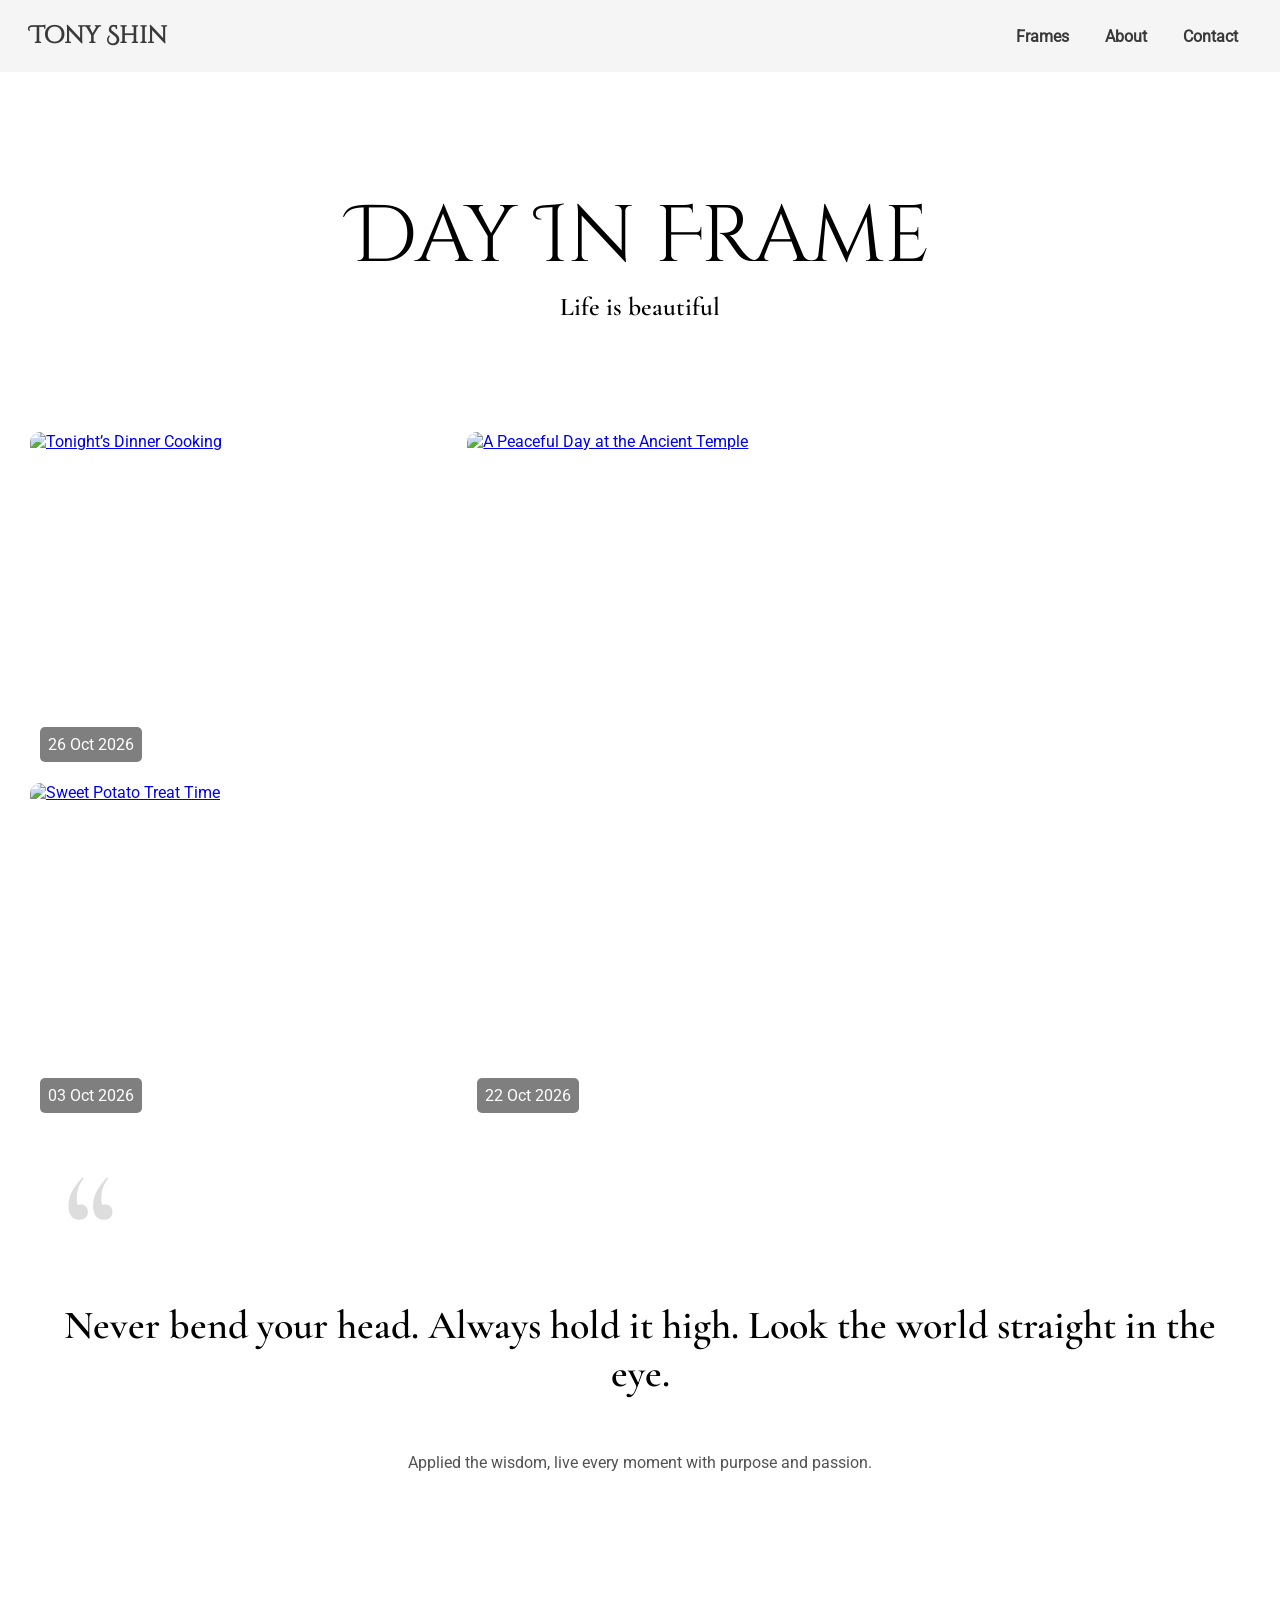
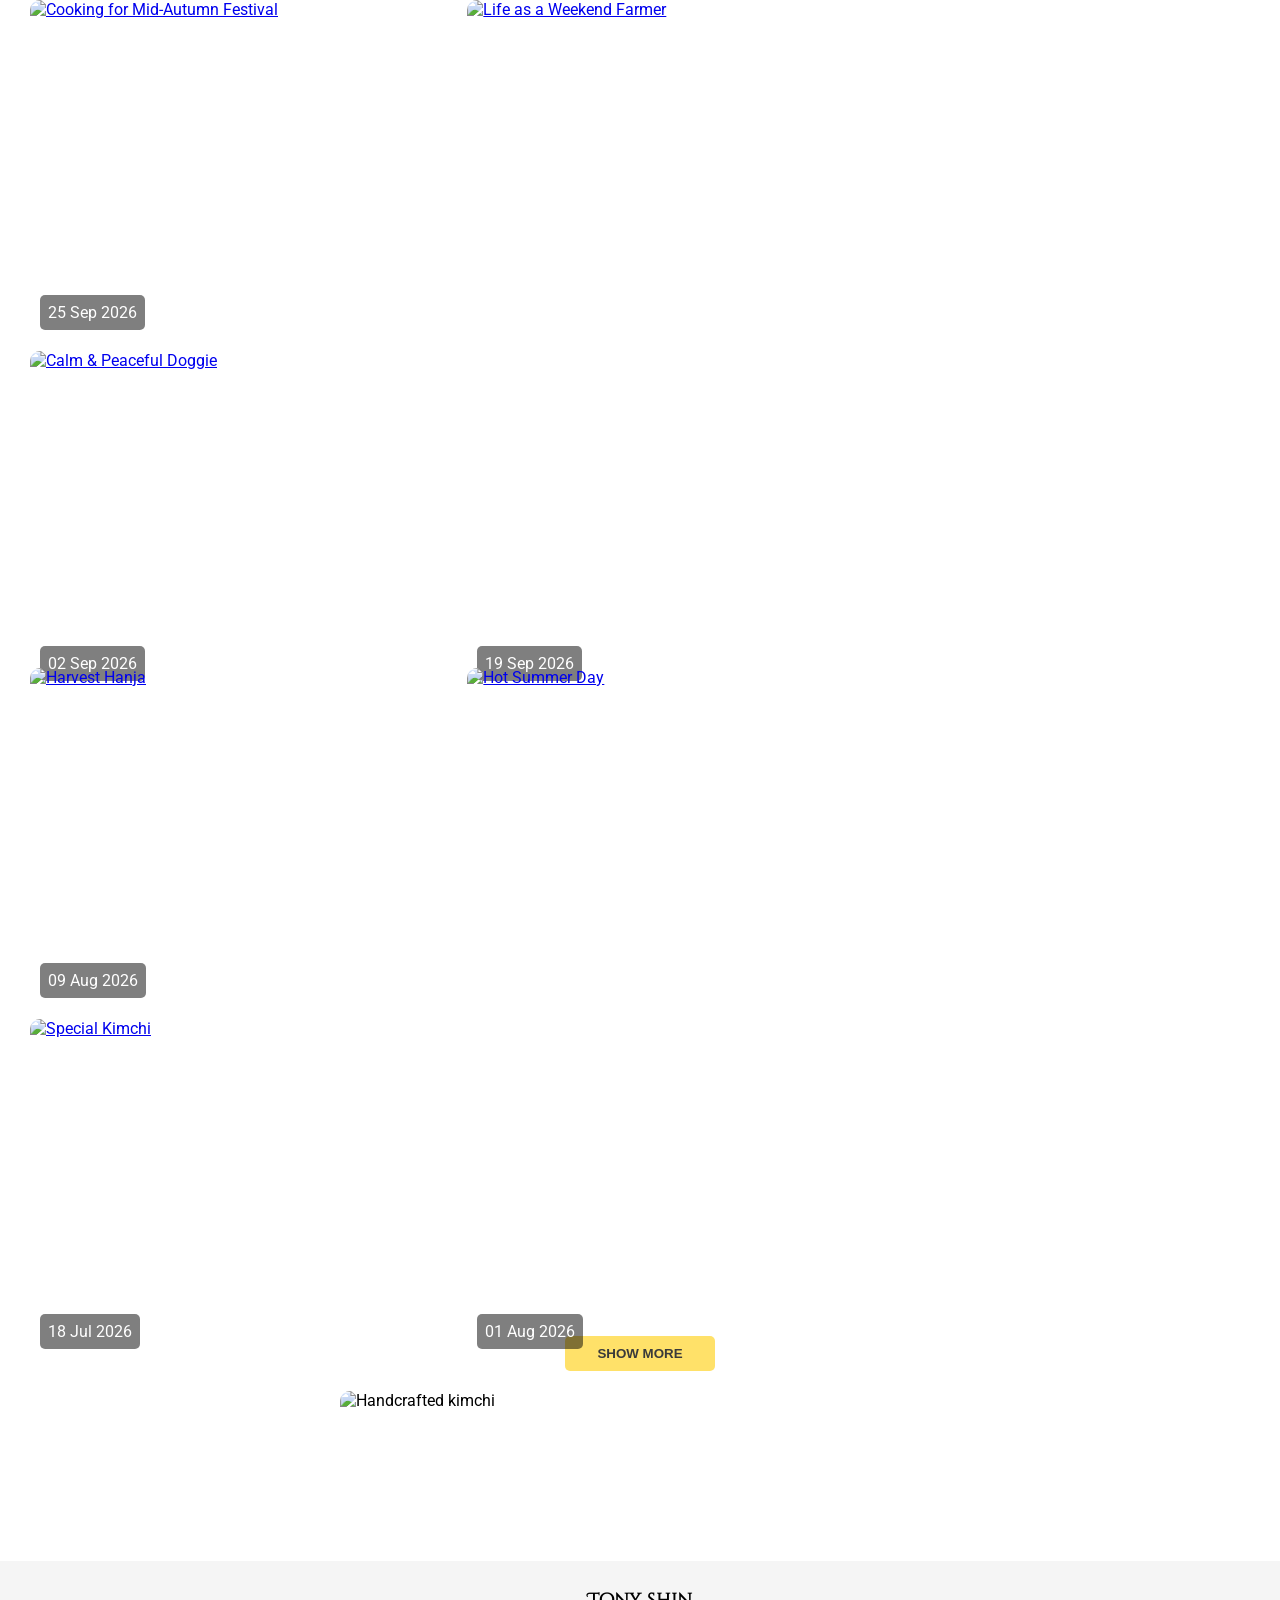
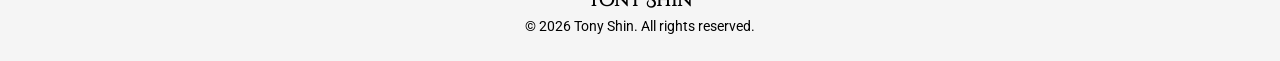
==== content/index.html @ 82bcdd73 "Add Show more / Show less for home post grids" ====
<!DOCTYPE html>
<html lang="en">

<head>
    <meta charset="UTF-8">
    <meta name="viewport" content="width=device-width, initial-scale=1.0">
    <title>Tony Shin</title>
    <link rel="stylesheet" href="/css/style.css">
    <link rel="stylesheet" href="/css/post.css">


</head>

<body>
    <header>
        <h2 id="title">Tony Shin</h2>
        <nav id="navbar">
            <ul>
                <li class="navbar-link"><a href="#">Frames</a></li>
                <li class="navbar-link"><a href="#">About</a></li>
                <li class="navbar-link"><a href="#">Contact</a></li>
            </ul>
        </nav>

        <button class="menu-toggle" aria-label="open navigation menu">
            <span></span>
            <span></span>
            <span></span>
        </button>

        <div class="menu">
            <ul>
                <li class="menu-link"><a href="#">Frames</a></li>
                <li class="menu-link"><a href="#">About</a></li>
                <li class="menu-link"><a href="#">Contact</a></li>
            </ul>
        </div>
    </header>

    <section class="hero">
        <h1 class="animation active">Day In Frame</h1>
        <p>Life is beautiful</p>
    </section>

    <main class="post" id="post-container">
    </main>

    <section class='quote'>
        <span class="quote-indication">Life Wisdom
        </span>
        <p class="quote-content"></p>
        <p class="description">Applied the wisdom, live every moment with purpose and passion.
        </p>
    </section>

    <section class="old-post">
    </section>

    <button type="button" class="show-more">Show more</button>
    <button type="button" class="show-less">Show less</button>


    <section class="banner">
        <img src="https://res.cloudinary.com/brtweu9w/image/upload/v1793157450/5.jpg" alt="Born from love of kimchi">
    </section>

    <footer>
        <p class="brand">Tony Shin</p>
        <p class="copy-right">&copy; 2026 Tony Shin. All rights reserved.</p>
    </footer>
    <script src="/js/index.js"></script>
</body>

</html>
---- css/style.css ----
/* #region fonts */
@font-face {
  font-family: "Cinzel";
  src: url("/assets/font/Cinzel_Decorative/CinzelDecorative-Regular.ttf")
    format("woff2");
  font-weight: 400;
  font-style: normal;
  font-display: swap;
}

/* quote fonts */
@font-face {
  font-family: "CormorantGaramond";
  src: url("/assets/font/Cormorant_Garamond/CormorantGaramond-VariableFont_wght.ttf")
    format("woff2");
  font-weight: 600;
  font-style: normal;
  font-display: swap;
}

/* body fonts */
@font-face {
  font-family: "roboto";
  src: url("/assets/font/Roboto/Roboto-VariableFont_wdth\,wght.ttf")
    format("woff2");
  font-weight: 400;
  font-style: normal;
  font-display: swap;
}

/* #endregion fonts*/

/* #region global scope */
:root {
  --text-color: #3a3a3a;
  --font-family-brand: cinzel, sans-serif;
  --font-family-quote: cormorantgaramond, serif;
}

* {
  box-sizing: border-box;
}

html,
body {
  font-family: roboto, sans-serif;
  margin: 0;
  padding: 0;
}
/* #endregion global scope */

/* #region header */
header {
  display: flex;
  justify-content: space-between;
  align-items: center;
  margin: 0;
  background-color: #f5f5f5;
  position: relative;
}

.menu-toggle {
  display: none;
  width: 25px;
  height: 25px;
  padding: 0;
  margin-right: 30px;
  border: none;
  background-color: transparent;
  cursor: pointer;

  flex-direction: column;
  justify-content: center;
  align-items: center;
}

.menu-toggle span {
  display: block;
  width: 25px;
  height: 2px;
  background-color: #000;
  transition:
    transform 0.3s ease,
    opacity 0.3s ease;
}

.menu-toggle span:nth-child(1) {
  transform: translateY(-7px);
}

.menu-toggle span:nth-child(3) {
  transform: translateY(7px);
}

.menu-toggle.active span:nth-child(1) {
  transform: translateY(2px) rotate(45deg);
}

.menu-toggle.active span:nth-child(2) {
  opacity: 0;
}

.menu-toggle.active span:nth-child(3) {
  transform: translateY(-2px) rotate(-45deg);
}

#title {
  font-family: "Cinzel", sans-serif;
  display: inline-block;
  padding: 20px 0;
  font-weight: bold;
  margin: 0;
  color: var(--text-color);
  white-space: nowrap;
  margin-left: 30px;
}

nav {
  padding: 0;
  margin-right: 30px;
}

ul {
  margin: 0;
  padding: 0;
}

.navbar-link {
  display: inline-block;
  margin: 0;
  list-style: none;
  width: 80px;
  text-align: center;
}

.menu {
  position: absolute;
  right: 20px;
  top: 70px;
  display: none;
  background-color: #f5f5f5;
  padding: 20px 30px;
  border-radius: 10px;
}

.menu-link {
  height: 50px;
  display: flex;
  flex-direction: column;
  justify-content: space-around;
  align-items: flex-start;
  list-style: none;
}

.navbar-link a,
.menu-link a {
  text-decoration: none;
  color: var(--text-color);
  font-weight: bold;
  font-size: 16px;
  cursor: pointer;
}

.navbar-link a:hover {
  color: #000;
  font-weight: bold;
  text-shadow: 0px 5px 5px rgba(0, 0, 0, 0.2);
  text-transform: uppercase;
}

/* #endregion header*/

/* #region hero section */
.hero,
.post-hero {
  display: flex;
  flex-direction: column;
  justify-content: center;
  align-items: center;
  width: 100%;
  min-height: clamp(300px, 40vh, 400px);
  padding: 0;
}

.hero h1,
.post-hero h1 {
  font-family: var(--font-family-brand);
  font-size: clamp(30px, 10vw, 80px);
  font-weight: 400;
  text-align: center;
  margin: 0;
}

.hero p,
.post-hero p {
  font-family: var(--font-family-quote);
  font-size: clamp(12px, 2vw, 80px);
  font-weight: 400;
  text-align: center;
  margin: 0;
}

/* #endregion hero section */

/* #region main section */
.photobox {
  position: relative;
  width: 100%;
  /* height: 100%; */
}

.photobox img {
  display: block;
  width: 100%;
  height: 100%;
  object-fit: cover;
  border-radius: 10px;
  transition: opacity 0.3s ease;
  aspect-ratio: 4 / 3;
  overflow: hidden;
}

.photobox img:hover {
  opacity: 0.8;
}

.photobox .date {
  position: absolute;
  bottom: 5px;
  left: 10px;
  color: #fff;
  background-color: rgba(0, 0, 0, 0.5);
  padding: 8px;
  border-radius: 5px;
}

.photobox .subject {
  visibility: hidden;
}

.post {
  margin: 0 30px;
  display: grid;
  gap: 1rem;

  grid-template-areas:
    "box1 box2 box3"
    "box4 box2 box5";

  grid-template-columns: repeat(3, 1fr);
  grid-template-rows: repeat(2, 1fr);
}

.box1 {
  grid-area: box1;
}

.box2 {
  grid-area: box2;
  aspect-ratio: auto;
}

.box3 {
  grid-area: box3;
}

.box4 {
  grid-area: box4;
}

.box5 {
  grid-area: box5;
}

/* #endregion main section */

/* #region banner*/
.banner {
  width: 100%;
  display: flex;
  justify-content: center;
  align-items: center;
}

.banner img {
  margin-bottom: 20px;
  padding: 0;
  width: min(600px, 90%);
  height: auto;
  aspect-ratio: 4 / 1;
  object-fit: cover;
  border-radius: 10px;
}

/* #endregion banner */

/* #region button */
.show-more {
  display: block;
  min-width: 150px;
  margin: 20px auto;
  padding: 10px;
  border: none;
  border-radius: 5px;
  color: var(--text-color);
  background-color: #ffe169;
  font-weight: 700;
  text-transform: uppercase;
  cursor: pointer;
}

.show-less {
  min-width: 150px;
  margin: 20px auto;
  padding: 10px;
  border: none;
  border-radius: 5px;
  color: white;
  background-color: #184e77;
  font-weight: 700;
  text-transform: uppercase;
  cursor: pointer;
}

/* #endregion button*/

/* #region quote section */

.quote {
  display: flex;
  flex-direction: column;
  justify-content: center;
  align-items: center;
  width: 100%;
  min-height: clamp(500px, 10vh, 600px);
  padding: 0;
  position: relative;
}

.quote-indication {
  visibility: hidden;
  text-transform: uppercase;
  margin-bottom: 30px;
}

.quote-content {
  text-align: center;
  font-family: var(--font-family-quote);
  font-size: clamp(24px, 5vh, 40px);
  font-weight: 600;
  margin: 40px auto;
  padding: 0 50px;
}

.description {
  padding: 0 50px;
  text-align: center;
  color: rgba(35, 35, 35, 0.78);
}

.quote-content::before {
  content: "“";
  font-size: clamp(100px, 20vh, 150px);
  color: #ddd;
  display: block;
  line-height: 1;
  position: absolute;
  left: 5%;
  top: 50px;
}

/* #endregion quote section */

/* #region footer section */
footer {
  width: 100%;
  height: 100px;
  display: flex;
  justify-content: center;
  align-items: center;
  flex-direction: column;
  background-color: #f5f5f5;
}

footer .brand {
  font-family: var(--font-family-brand);
  font-size: 18px;
  font-weight: 900;
  margin: 0 0 5px 0;
}

footer .copy-right {
  font-size: 14px;
  font-weight: 400;
  margin: 0;
}
/* #endregion footer section */

/* #region media query */

@media (max-width: 768px) {
  .menu-toggle {
    display: block;
  }
  nav {
    display: none;
  }

  .menu.active {
    display: flex;
  }

  .post {
    grid-template-areas:
      "box1"
      "box2"
      "box3"
      "box4"
      "box5";

    grid-template-columns: 1fr;
  }
  .quote-indication {
    visibility: inherit;
  }

  .quote-content::before {
    content: "";
  }
}
/* #endregion media query */
---- css/post.css ----
#title a {
  text-decoration: none;
  cursor: pointer;
  color: inherit;
}

.post-hero {
  display: flex;
  flex-direction: column;
  justify-content: center;
  align-items: center;
  width: 100%;
  min-height: 200px;
  padding: 0;
}

#post-detail {
  width: 100%;
  margin: 0;
  display: flex;
  flex-direction: column;
  align-items: center;
}

#post-detail h2 {
  border-radius: 5px;
  background-color: antiquewhite;
  font-size: x-large;
  color: var(--text-color);
  margin: 5px 3%;
  padding: 10px 30px;
  text-align: center;
}

#post-detail p {
  font-size: medium;
  text-align: center;
  color: var(--text-color);
  margin: 10px 0 20px 0;
  padding: 0;
}

.photo-gallery {
  width: 90%;
  display: grid;
  gap: 1rem;
  grid-template-columns: repeat(3, 1fr);
  margin-bottom: 20px;
}

.photo-gallery img,
video {
  width: 100%;
  display: block;
  aspect-ratio: 1/1;
  object-fit: cover;
  border-radius: 5px;
}

.post {
  margin-bottom: 20px;
}

@media (max-width: 1000px) {
  .photo-gallery {
    grid-template-columns: repeat(2, 1fr);
  }
}

@media (max-width: 768px) {
  .photo-gallery {
    grid-template-columns: repeat(1, 1fr);
  }
}
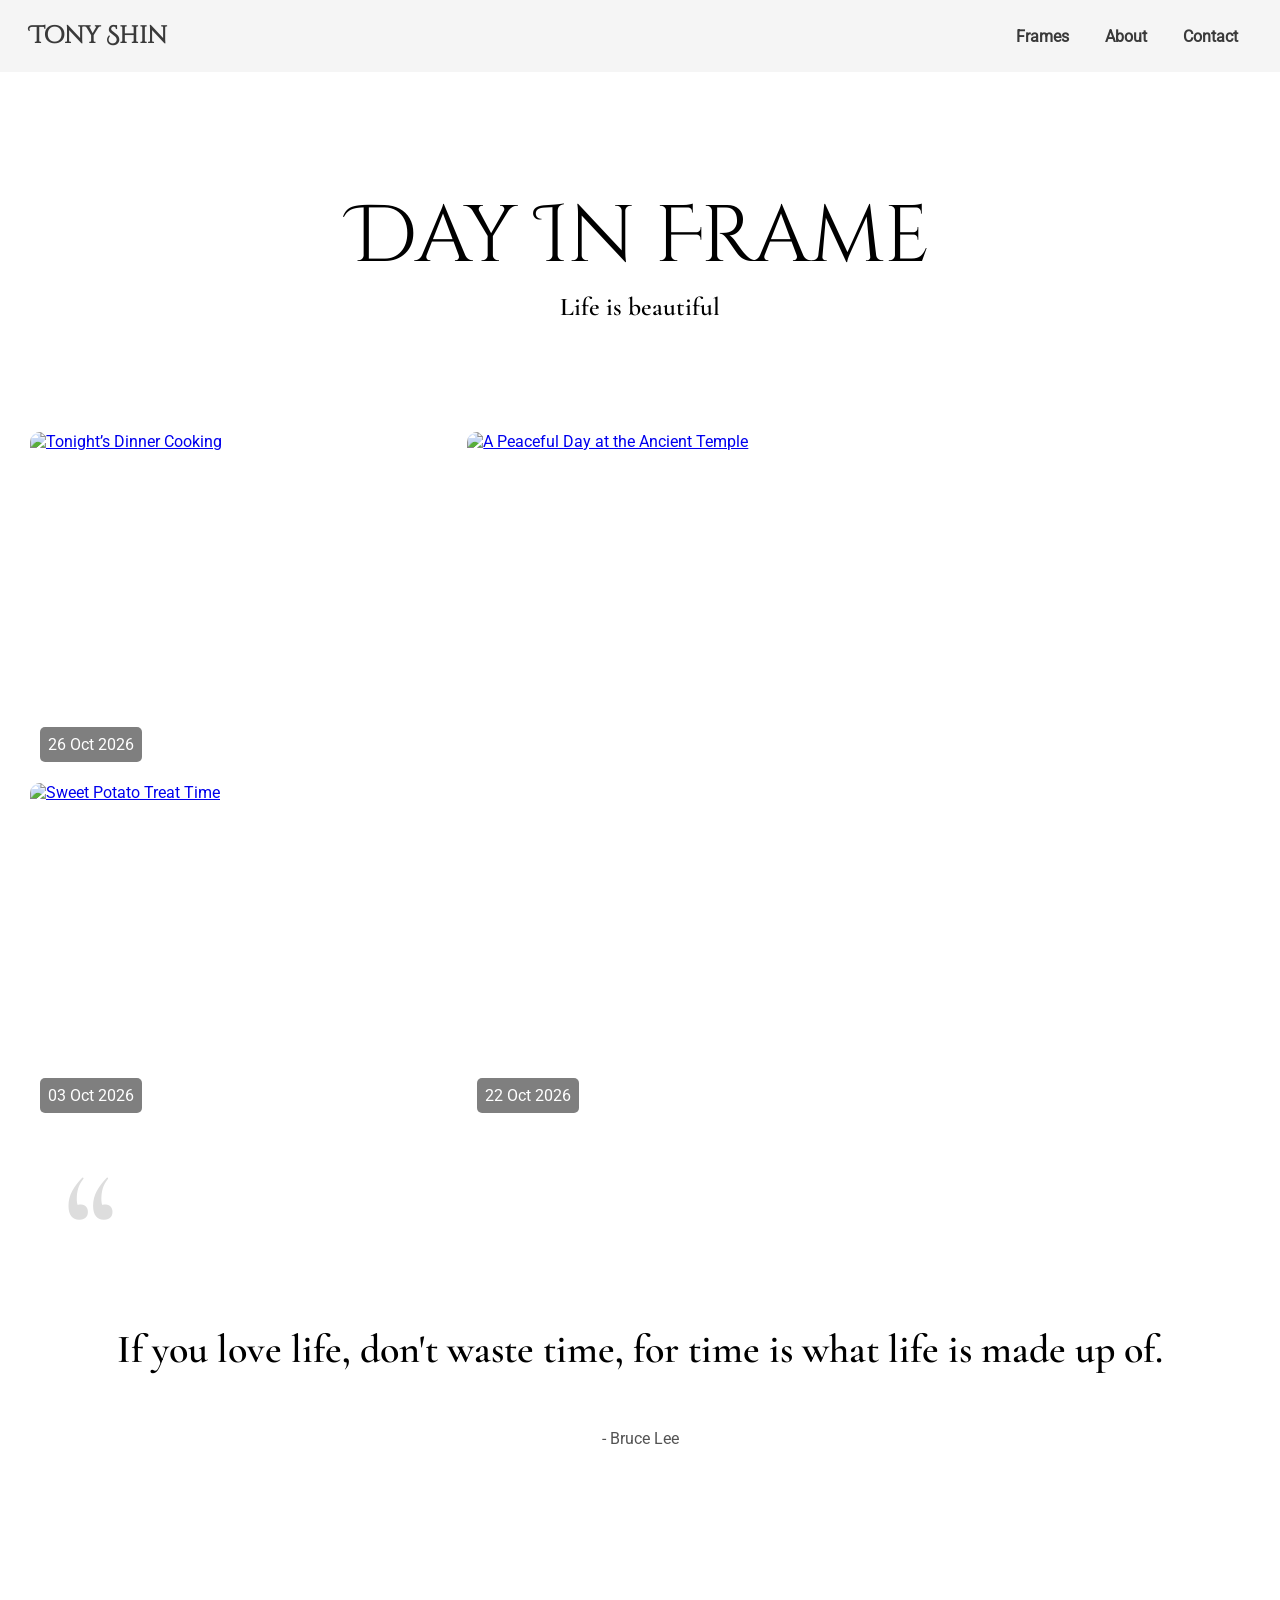
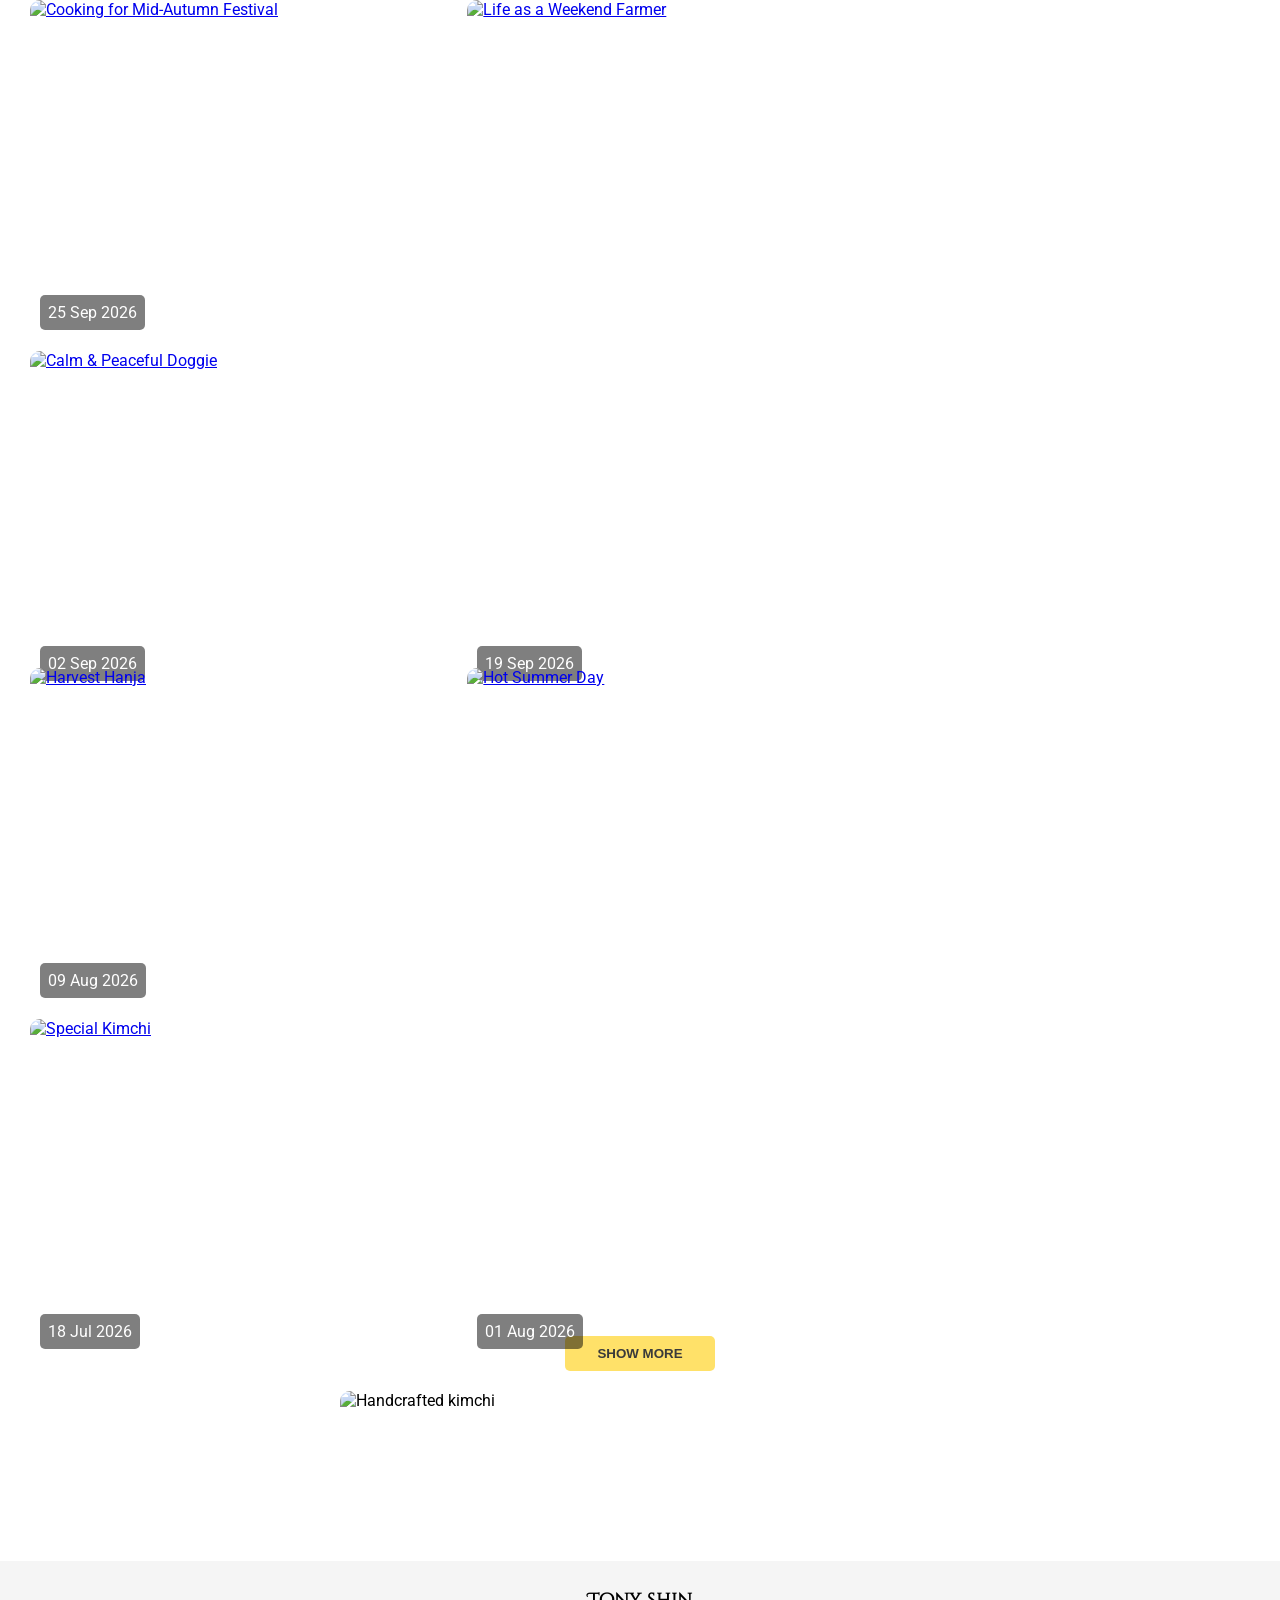
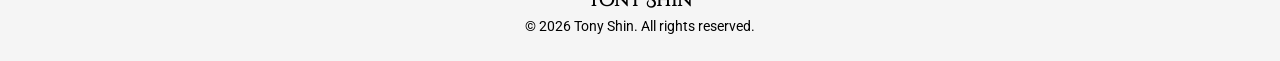
==== commit b1072469: "Rotate quotes and show the author" ====
--- a/content/index.html
+++ b/content/index.html
@@ -49,8 +49,7 @@
         <span class="quote-indication">Life Wisdom
         </span>
         <p class="quote-content"></p>
-        <p class="description">Applied the wisdom, live every moment with purpose and passion.
-        </p>
+        <p class="author"></p>
     </section>
 
     <section class="old-post">
--- a/css/style.css
+++ b/css/style.css
@@ -352,7 +352,7 @@
   padding: 0 50px;
 }
 
-.description {
+.author {
   padding: 0 50px;
   text-align: center;
   color: rgba(35, 35, 35, 0.78);
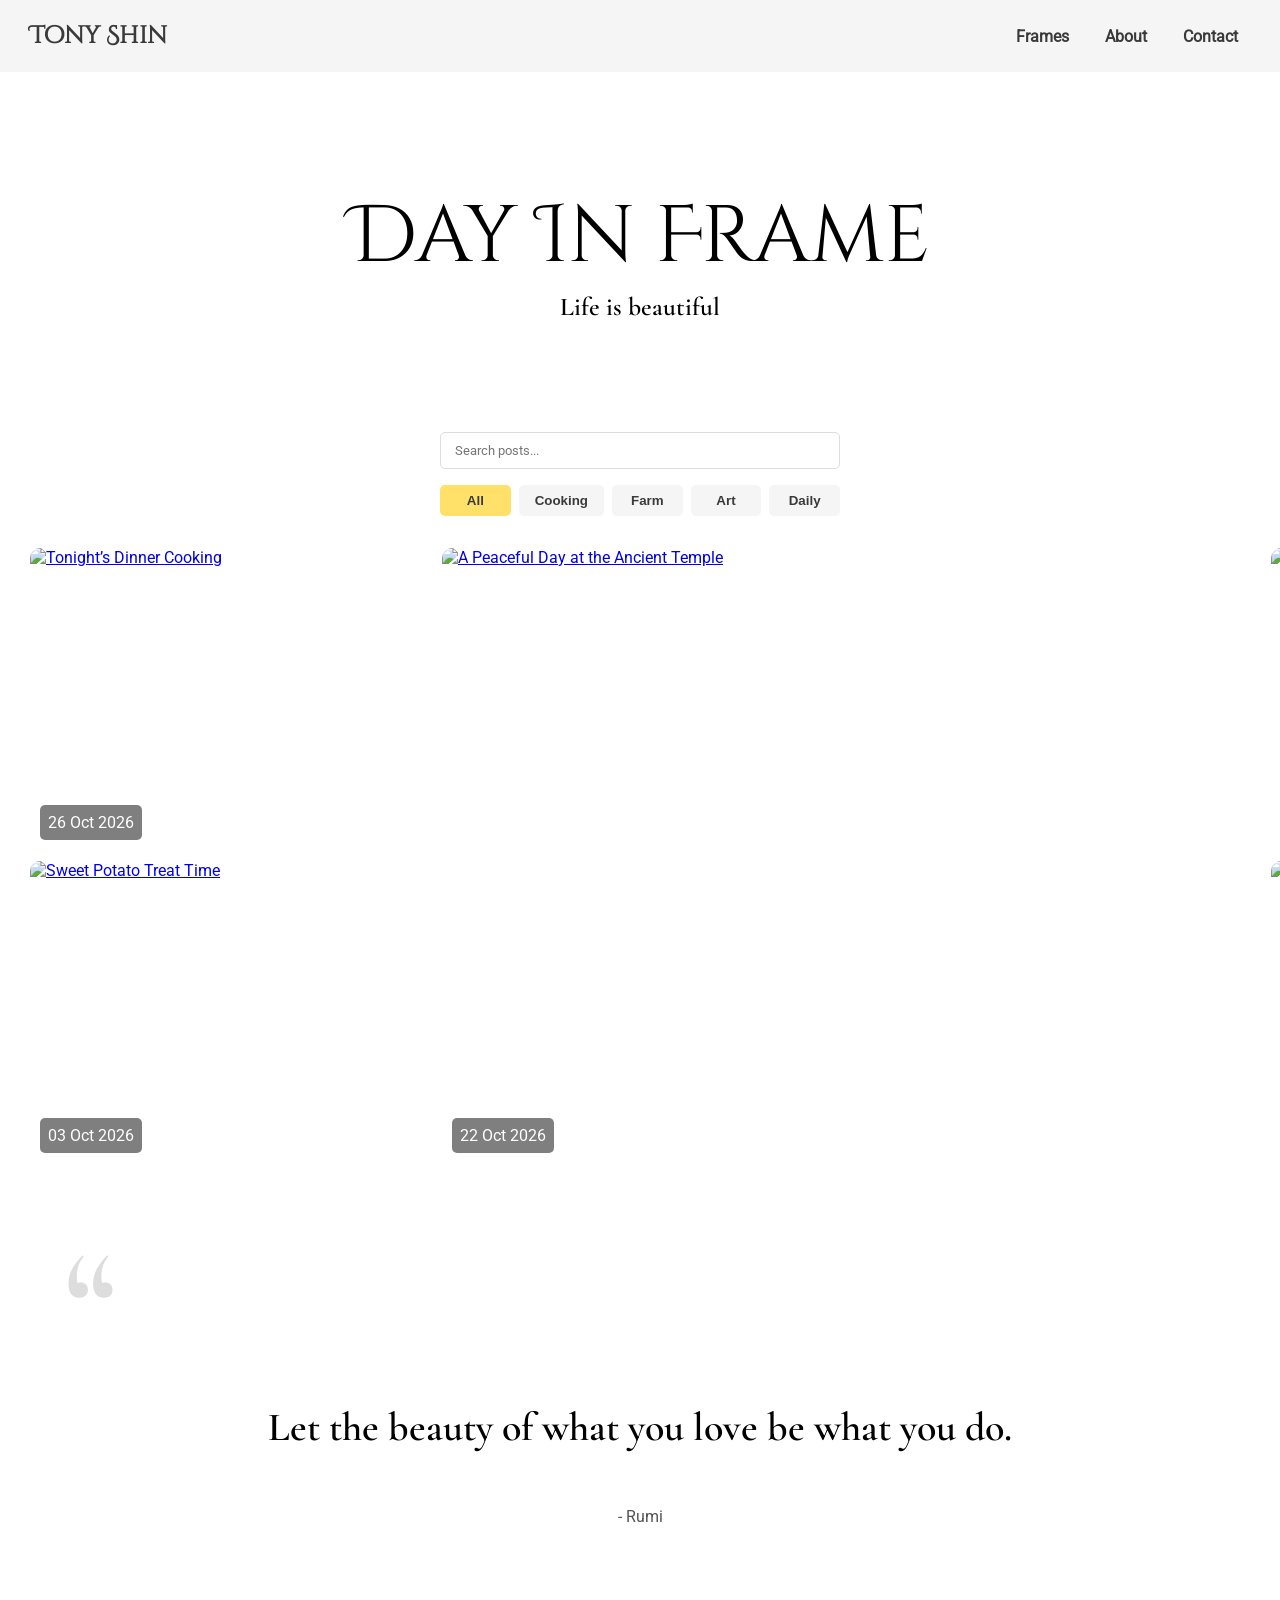
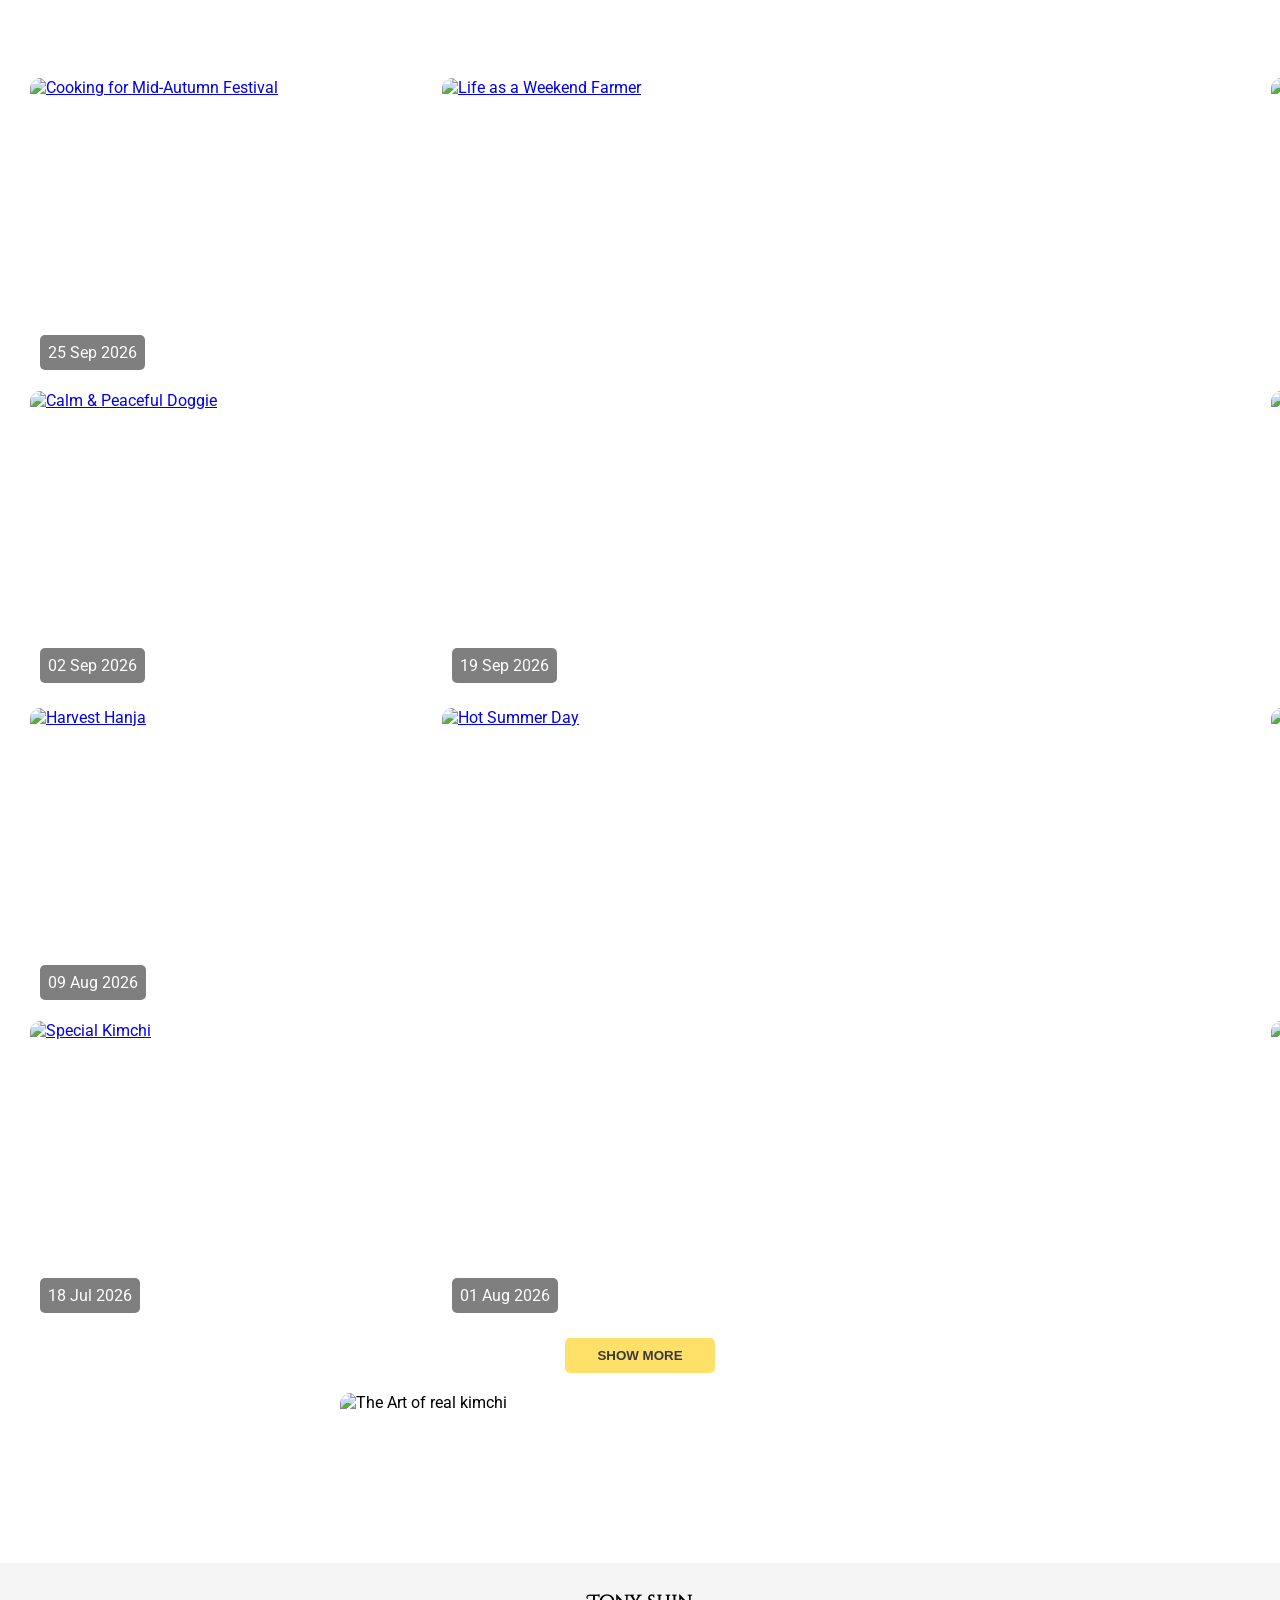
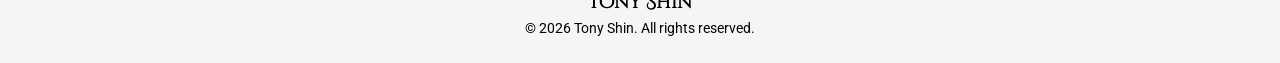
==== commit 1596c4b6: "Add category filter buttons and search bar styles" ====
--- a/content/index.html
+++ b/content/index.html
@@ -42,6 +42,19 @@
         <p>Life is beautiful</p>
     </section>
 
+    <section class="filters">
+        <input type="search" id="search-input" placeholder="Search posts..." />
+
+        <div class="filter-buttons">
+            <button type="button" class="filter-btn active" data-category="all">All</button>
+            <button type="button" class="filter-btn" data-category="cooking-life">Cooking</button>
+            <button type="button" class="filter-btn" data-category="farm-life">Farm</button>
+            <button type="button" class="filter-btn" data-category="art-life">Art</button>
+            <button type="button" class="filter-btn" data-category="daily-life">Daily</button>
+
+        </div>
+    </section>
+
     <main class="post" id="post-container">
     </main>
 
--- a/css/style.css
+++ b/css/style.css
@@ -202,6 +202,52 @@
 
 /* #endregion hero section */
 
+/* #region filter section*/
+.filters {
+  display: flex;
+  flex-direction: column;
+  align-items: center;
+  gap: 1rem;
+  margin: 0 30px 2rem;
+}
+
+#search-input,
+.filter-buttons {
+  width: min(400px, 100%);
+}
+
+#search-input {
+  padding: 10px 14px;
+  border: 1px solid #ddd;
+  border-radius: 5px;
+  font-family: inherit;
+}
+
+.filter-buttons {
+  display: flex;
+  flex-wrap: wrap;
+  justify-content: space-between;
+  gap: 0.5rem;
+}
+
+.filter-btn {
+  flex: 1;
+  text-align: center;
+  padding: 8px 16px;
+  border: none;
+  border-radius: 5px;
+  background: #f5f5f5;
+  color: var(--text-color);
+  font-weight: 700;
+  cursor: pointer;
+}
+
+.filter-btn.active {
+  background: #ffe169;
+}
+
+/* #endregion filter section*/
+
 /* #region main section */
 .photobox {
   position: relative;
@@ -236,6 +282,16 @@
 
 .photobox .subject {
   visibility: hidden;
+  position: absolute;
+  top: 20px;
+  left: 10px;
+  color: var(--text-color);
+  background-color: rgba(255, 225, 105, 0.7);
+  padding: 8px;
+  border-radius: 5px;
+}
+.photobox:hover .subject {
+  visibility: visible;
 }
 
 .post {
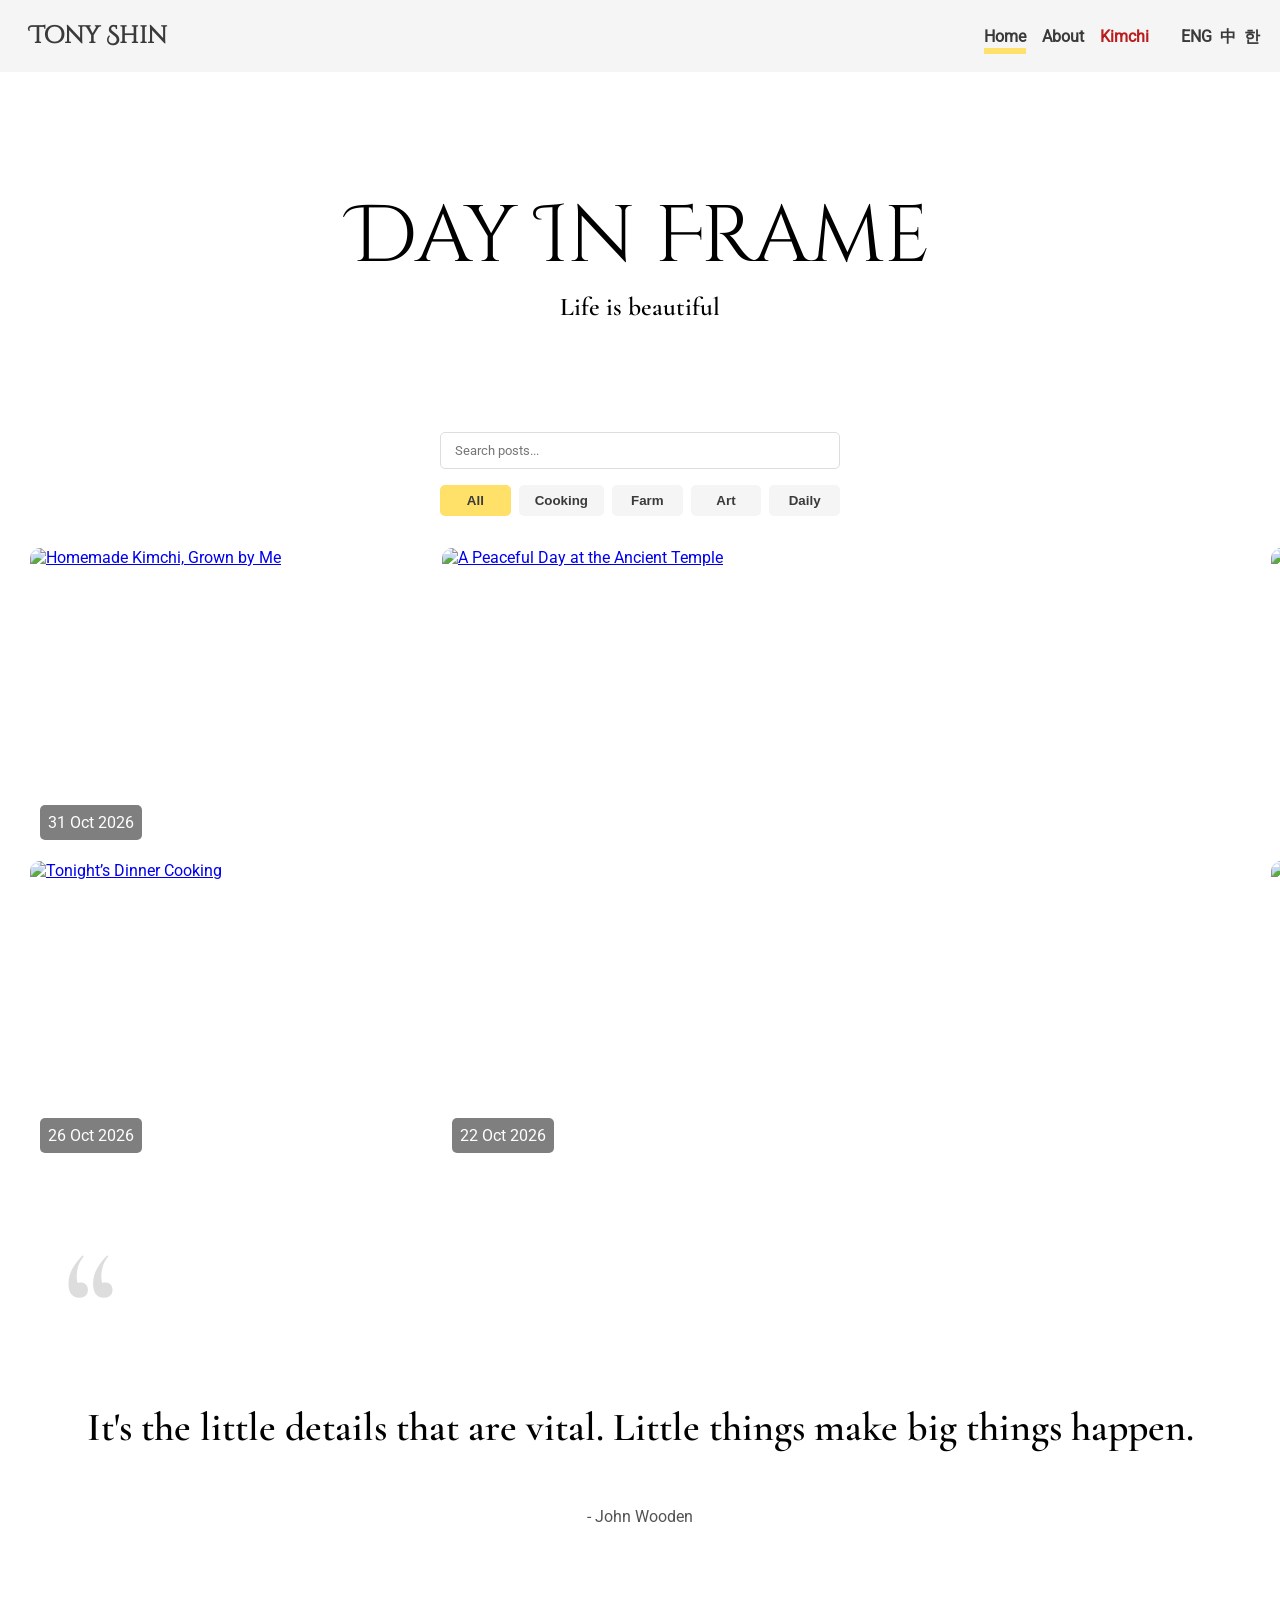
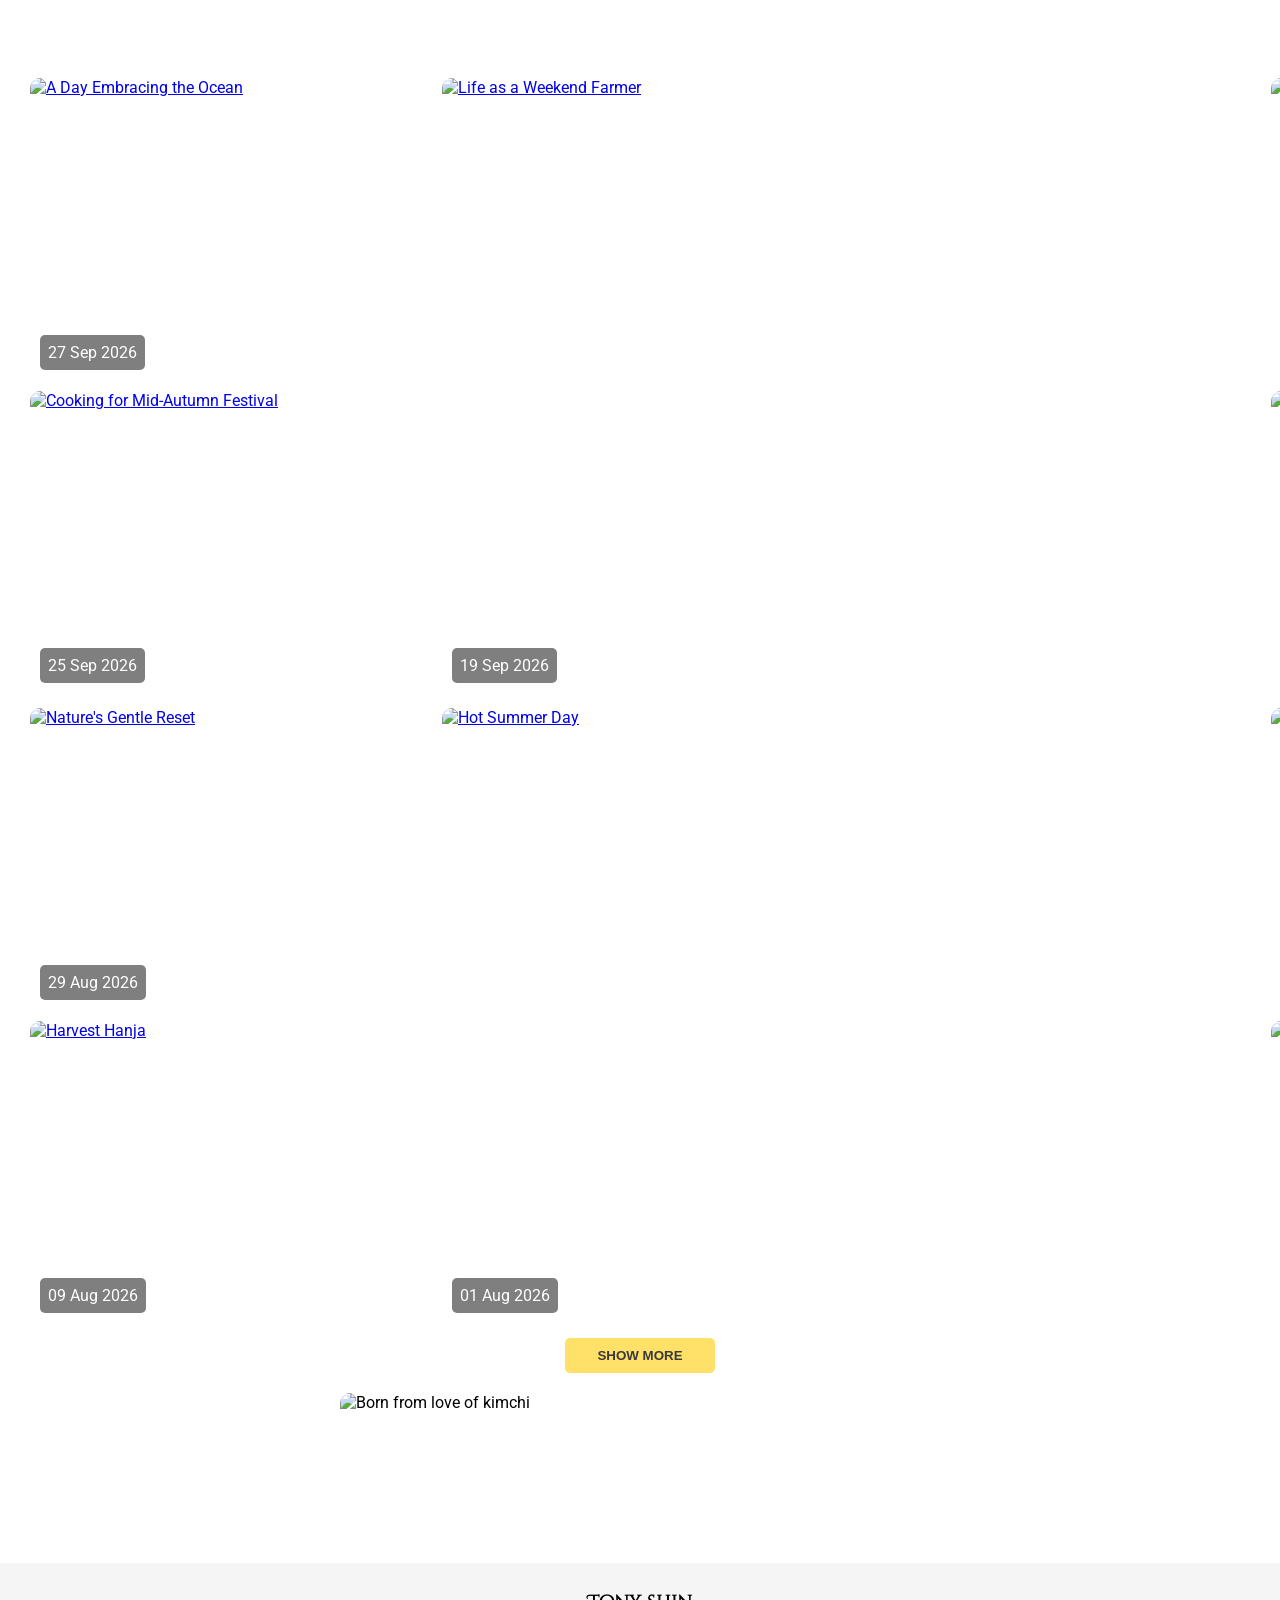
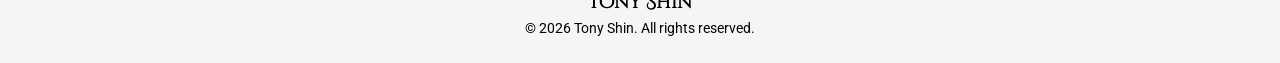
==== commit c0abbb08: "Add Kimchi nav link and language switcher" ====
--- a/content/index.html
+++ b/content/index.html
@@ -13,12 +13,17 @@
 
 <body>
     <header>
-        <h2 id="title">Tony Shin</h2>
+        <h2 id="title"><a href="/content/index.html">Tony Shin</a></h2>
         <nav id="navbar">
-            <ul>
-                <li class="navbar-link"><a href="#">Frames</a></li>
+            <ul class="nav-links">
+                <li class="navbar-link active"><a href="#">Home</a></li>
                 <li class="navbar-link"><a href="#">About</a></li>
-                <li class="navbar-link"><a href="#">Contact</a></li>
+                <li class="navbar-link kimchi"><a href="#">Kimchi</a></li>
+            </ul>
+            <ul class="lang">
+                <li class="lang-link"><a href="#">ENG</a></li>
+                <li class="lang-link"><a href="#">中</a></li>
+                <li class="lang-link"><a href="#">한</a></li>
             </ul>
         </nav>
 
@@ -27,12 +32,16 @@
             <span></span>
             <span></span>
         </button>
-
         <div class="menu">
-            <ul>
-                <li class="menu-link"><a href="#">Frames</a></li>
+            <ul class="menu-links">
+                <li class="menu-link active"><a href="/content/index.html">Home</a></li>
                 <li class="menu-link"><a href="#">About</a></li>
-                <li class="menu-link"><a href="#">Contact</a></li>
+                <li class="menu-link kimchi"><a href="#">Kimchi</a></li>
+            </ul>
+            <ul class="menu-lang">
+                <li class="lang-link"><a href="#">ENG</a></li>
+                <li class="lang-link"><a href="#">中</a></li>
+                <li class="lang-link"><a href="#">한</a></li>
             </ul>
         </div>
     </header>
--- a/css/style.css
+++ b/css/style.css
@@ -111,13 +111,32 @@
   font-weight: bold;
   margin: 0;
   color: var(--text-color);
-  white-space: nowrap;
   margin-left: 30px;
 }
 
-nav {
-  padding: 0;
-  margin-right: 30px;
+#navbar {
+  display: flex;
+  align-items: center;
+  gap: 2rem;
+  margin-right: 20px;
+}
+
+.nav-links {
+  display: flex;
+  align-items: center;
+  margin: 0;
+  padding: 0;
+  list-style: none;
+  gap: 1rem;
+}
+
+.lang {
+  display: flex;
+  align-items: center;
+  margin: 0;
+  padding: 0;
+  list-style: none;
+  gap: 0.5rem;
 }
 
 ul {
@@ -125,12 +144,9 @@
   padding: 0;
 }
 
-.navbar-link {
-  display: inline-block;
-  margin: 0;
+.lang-link {
   list-style: none;
-  width: 80px;
-  text-align: center;
+  width: auto;
 }
 
 .menu {
@@ -153,12 +169,16 @@
 }
 
 .navbar-link a,
-.menu-link a {
+.menu-link a,
+.lang-link a {
   text-decoration: none;
   color: var(--text-color);
   font-weight: bold;
   font-size: 16px;
   cursor: pointer;
+  display: inline-flex;
+  align-items: center;
+  line-height: 1;
 }
 
 .navbar-link a:hover {
@@ -166,6 +186,22 @@
   font-weight: bold;
   text-shadow: 0px 5px 5px rgba(0, 0, 0, 0.2);
   text-transform: uppercase;
+}
+
+.navbar-link.active a,
+.menu-link.active {
+  text-decoration: underline;
+  text-decoration-color: #ffe169;
+  text-underline-offset: 6px;
+  text-decoration-thickness: 6px;
+}
+
+.kimchi a {
+  color: #b91c1c;
+}
+
+.kimchi a:hover {
+  color: #b91c1c;
 }
 
 /* #endregion header*/
@@ -300,8 +336,8 @@
   gap: 1rem;
 
   grid-template-areas:
-    "box1 box2 box3"
-    "box4 box2 box5";
+    "box1 box3 box4"
+    "box2 box3 box5";
 
   grid-template-columns: repeat(3, 1fr);
   grid-template-rows: repeat(2, 1fr);
@@ -371,8 +407,8 @@
   padding: 10px;
   border: none;
   border-radius: 5px;
-  color: white;
-  background-color: #184e77;
+  color: #3a3a3a;
+  background-color: #f5f5f5;
   font-weight: 700;
   text-transform: uppercase;
   cursor: pointer;
@@ -458,12 +494,24 @@
   .menu-toggle {
     display: block;
   }
-  nav {
+  #navbar {
     display: none;
   }
 
   .menu.active {
     display: flex;
+    flex-direction: column;
+    gap: 1rem;
+  }
+
+  .menu-lang {
+    display: flex;
+    gap: 0.75rem;
+    list-style: none;
+    margin: 0;
+    padding: 0;
+    border-top: 1px solid #ddd;
+    padding-top: 0.75rem;
   }
 
   .post {
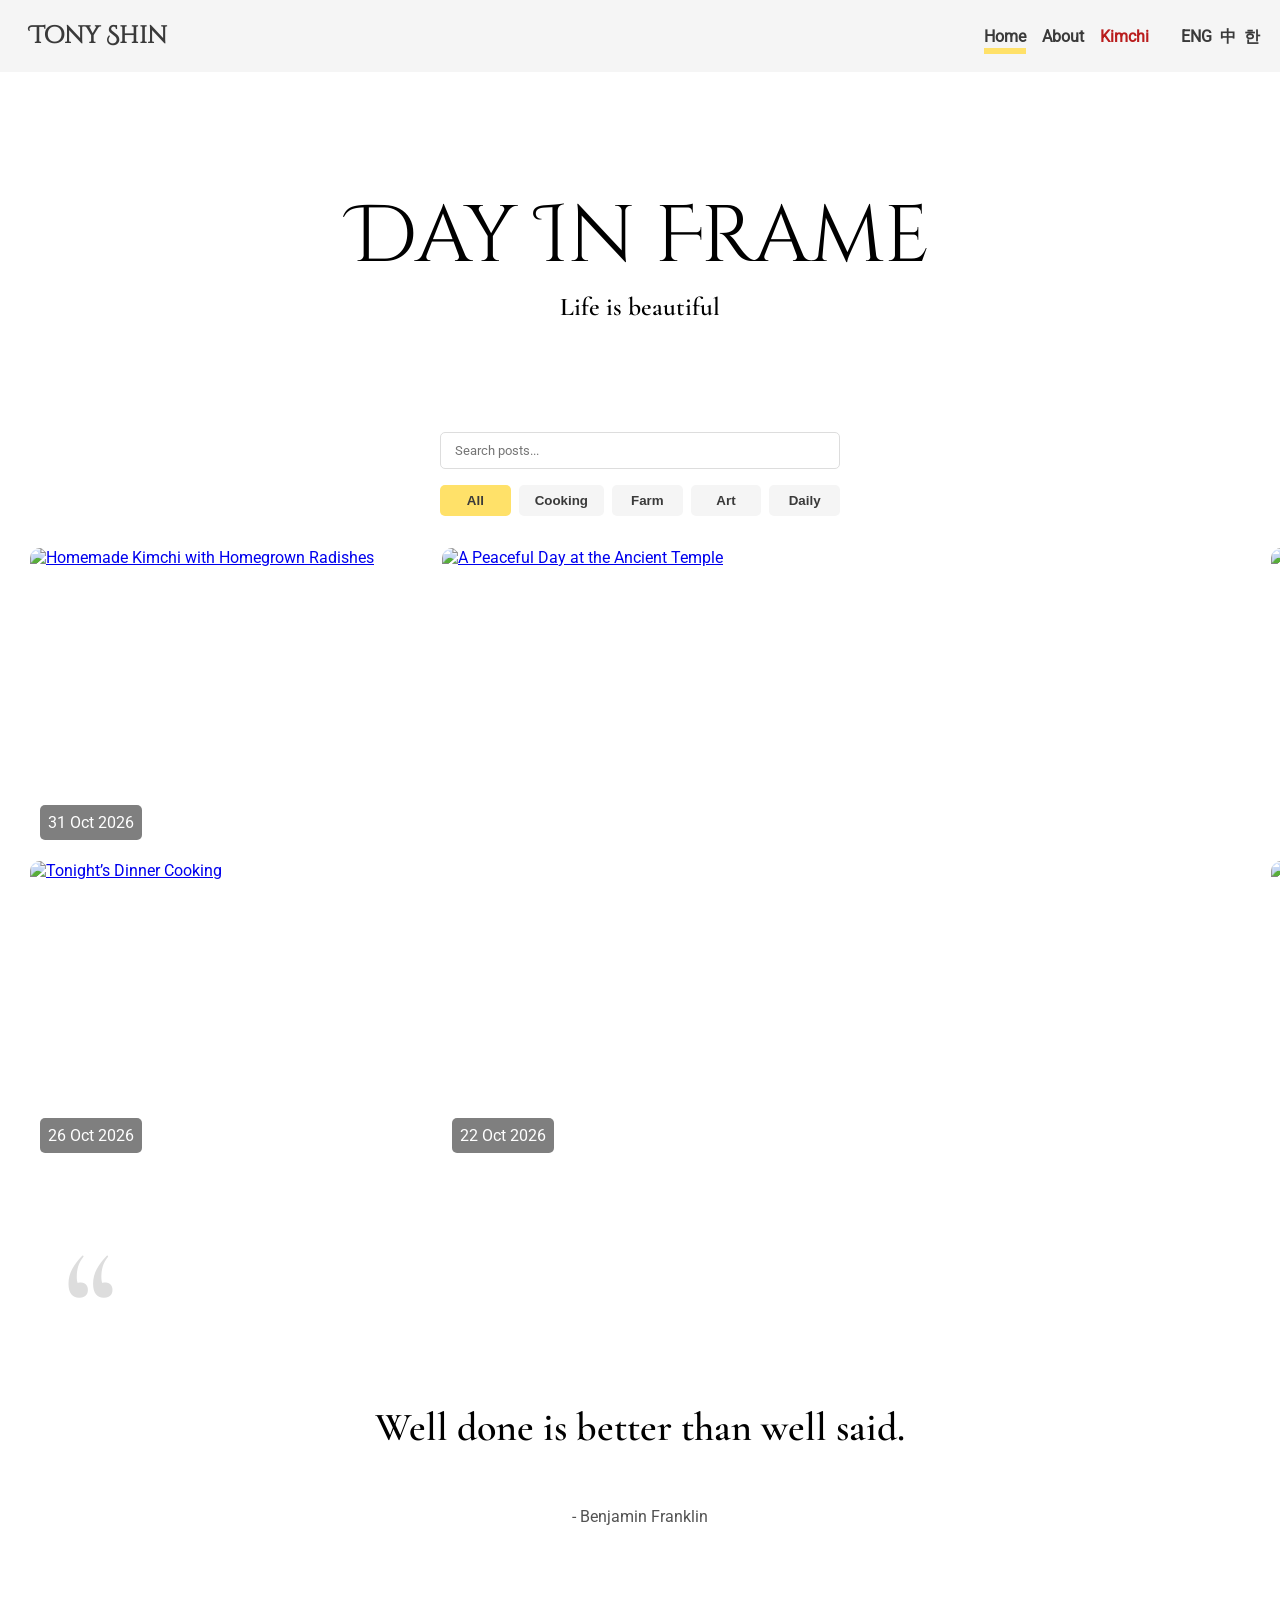
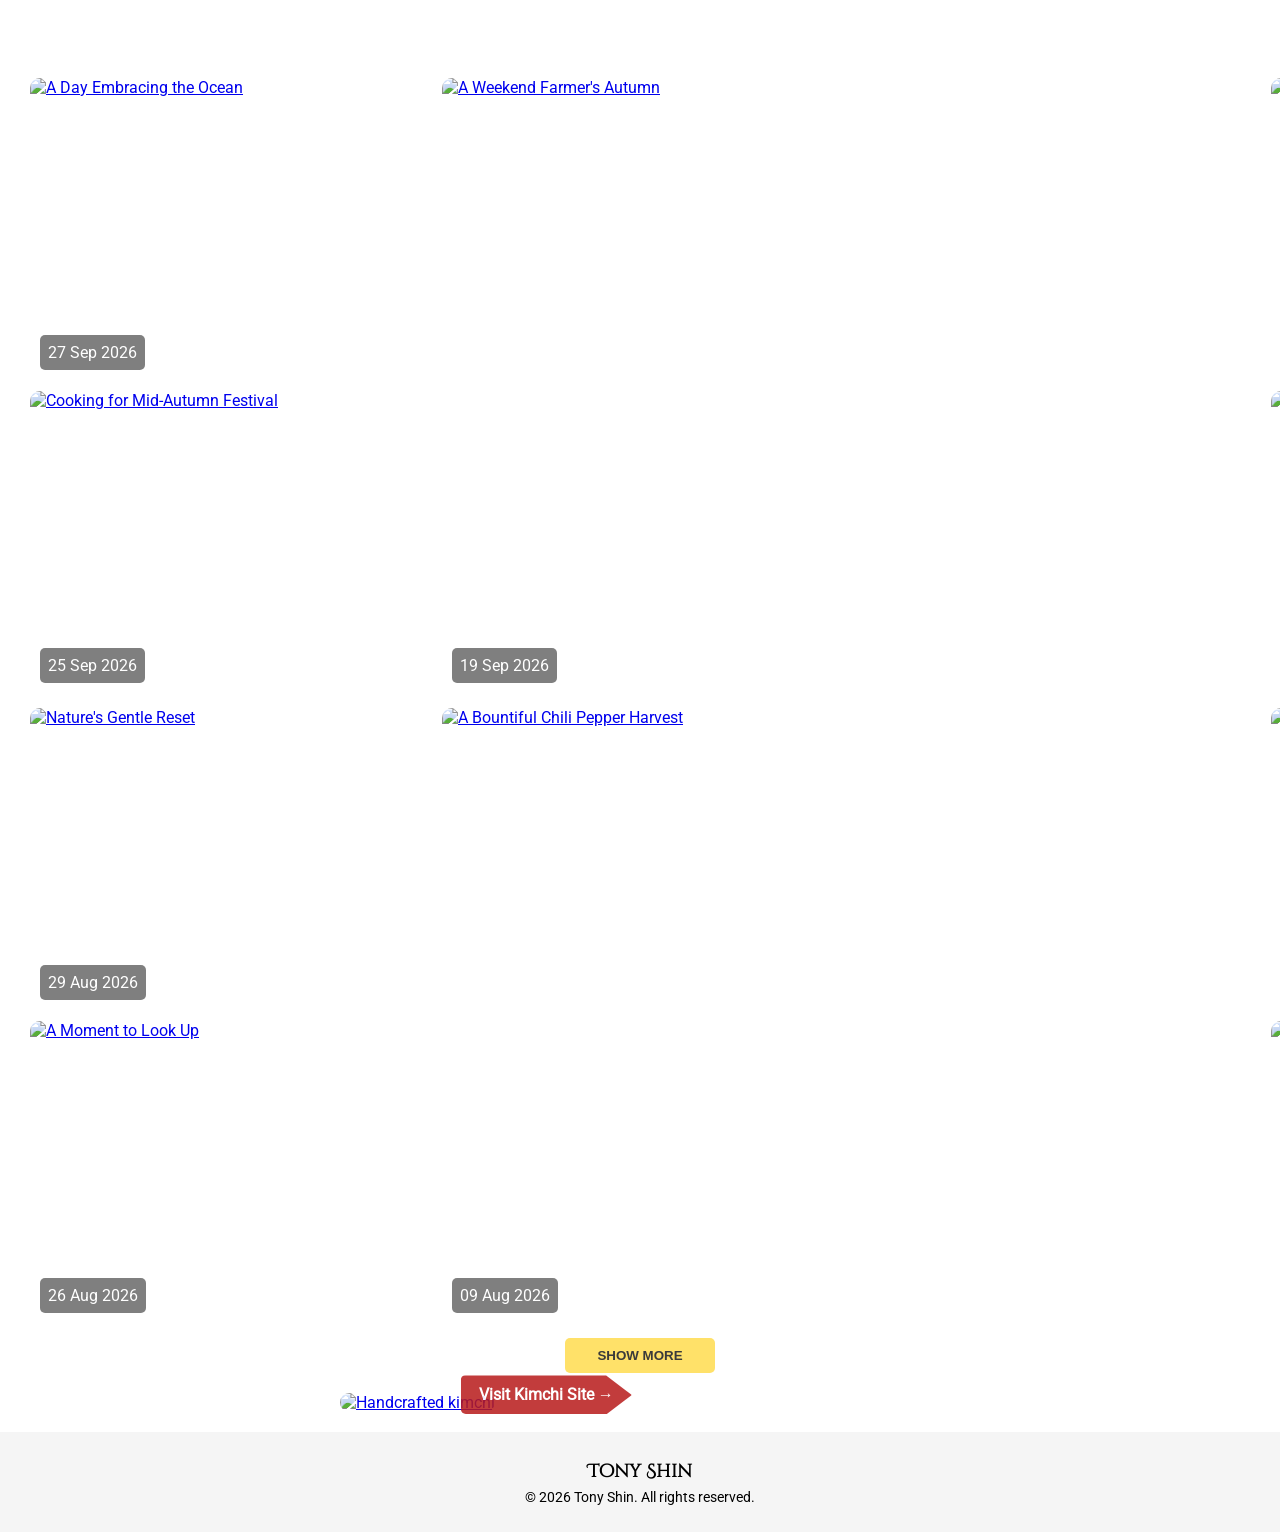
==== commit 637366bc: "Add Kimchi CTA overlay on rotating banner" ====
--- a/content/index.html
+++ b/content/index.html
@@ -80,9 +80,12 @@
     <button type="button" class="show-more">Show more</button>
     <button type="button" class="show-less">Show less</button>
 
-
     <section class="banner">
-        <img src="https://res.cloudinary.com/brtweu9w/image/upload/v1793157450/5.jpg" alt="Born from love of kimchi">
+        <a class="kimchi-cta" href="#">
+            <img src="https://res.cloudinary.com/brtweu9w/image/upload/v1793157450/5.jpg"
+                alt="Born from love of kimchi">
+            <span class="kimchi-btn">Visit Kimchi Site →</span>
+        </a>
     </section>
 
     <footer>
--- a/css/style.css
+++ b/css/style.css
@@ -2,7 +2,7 @@
 @font-face {
   font-family: "Cinzel";
   src: url("/assets/font/Cinzel_Decorative/CinzelDecorative-Regular.ttf")
-    format("woff2");
+    format("truetype");
   font-weight: 400;
   font-style: normal;
   font-display: swap;
@@ -33,6 +33,7 @@
 /* #region global scope */
 :root {
   --text-color: #3a3a3a;
+  --kimchi-red: #b91c1c;
   --font-family-brand: cinzel, sans-serif;
   --font-family-quote: cormorantgaramond, serif;
 }
@@ -189,7 +190,7 @@
 }
 
 .navbar-link.active a,
-.menu-link.active {
+.menu-link.active a {
   text-decoration: underline;
   text-decoration-color: #ffe169;
   text-underline-offset: 6px;
@@ -197,11 +198,11 @@
 }
 
 .kimchi a {
-  color: #b91c1c;
+  color: var(--kimchi-red);
 }
 
 .kimchi a:hover {
-  color: #b91c1c;
+  color: var(--kimchi-red);
 }
 
 /* #endregion header*/
@@ -371,17 +372,35 @@
   width: 100%;
   display: flex;
   justify-content: center;
-  align-items: center;
+}
+
+.kimchi-cta {
+  position: relative;
+  width: min(600px, 90%);
 }
 
 .banner img {
-  margin-bottom: 20px;
-  padding: 0;
-  width: min(600px, 90%);
+  width: 100%;
   height: auto;
   aspect-ratio: 4 / 1;
   object-fit: cover;
   border-radius: 10px;
+  margin-bottom: 20px;
+  padding: 0;
+}
+
+.kimchi-btn {
+  position: absolute;
+  bottom: 45%;
+  transform: translateX(-20%);
+  background-color: rgba(185, 28, 28, 0.95);
+  opacity: 90%;
+  color: #fff;
+  font-weight: 700;
+  padding: 10px 18px;
+  white-space: nowrap;
+  clip-path: polygon(0 0, 85% 0, 100% 50%, 85% 100%, 0 100%);
+  border-radius: 5px;
 }
 
 /* #endregion banner */
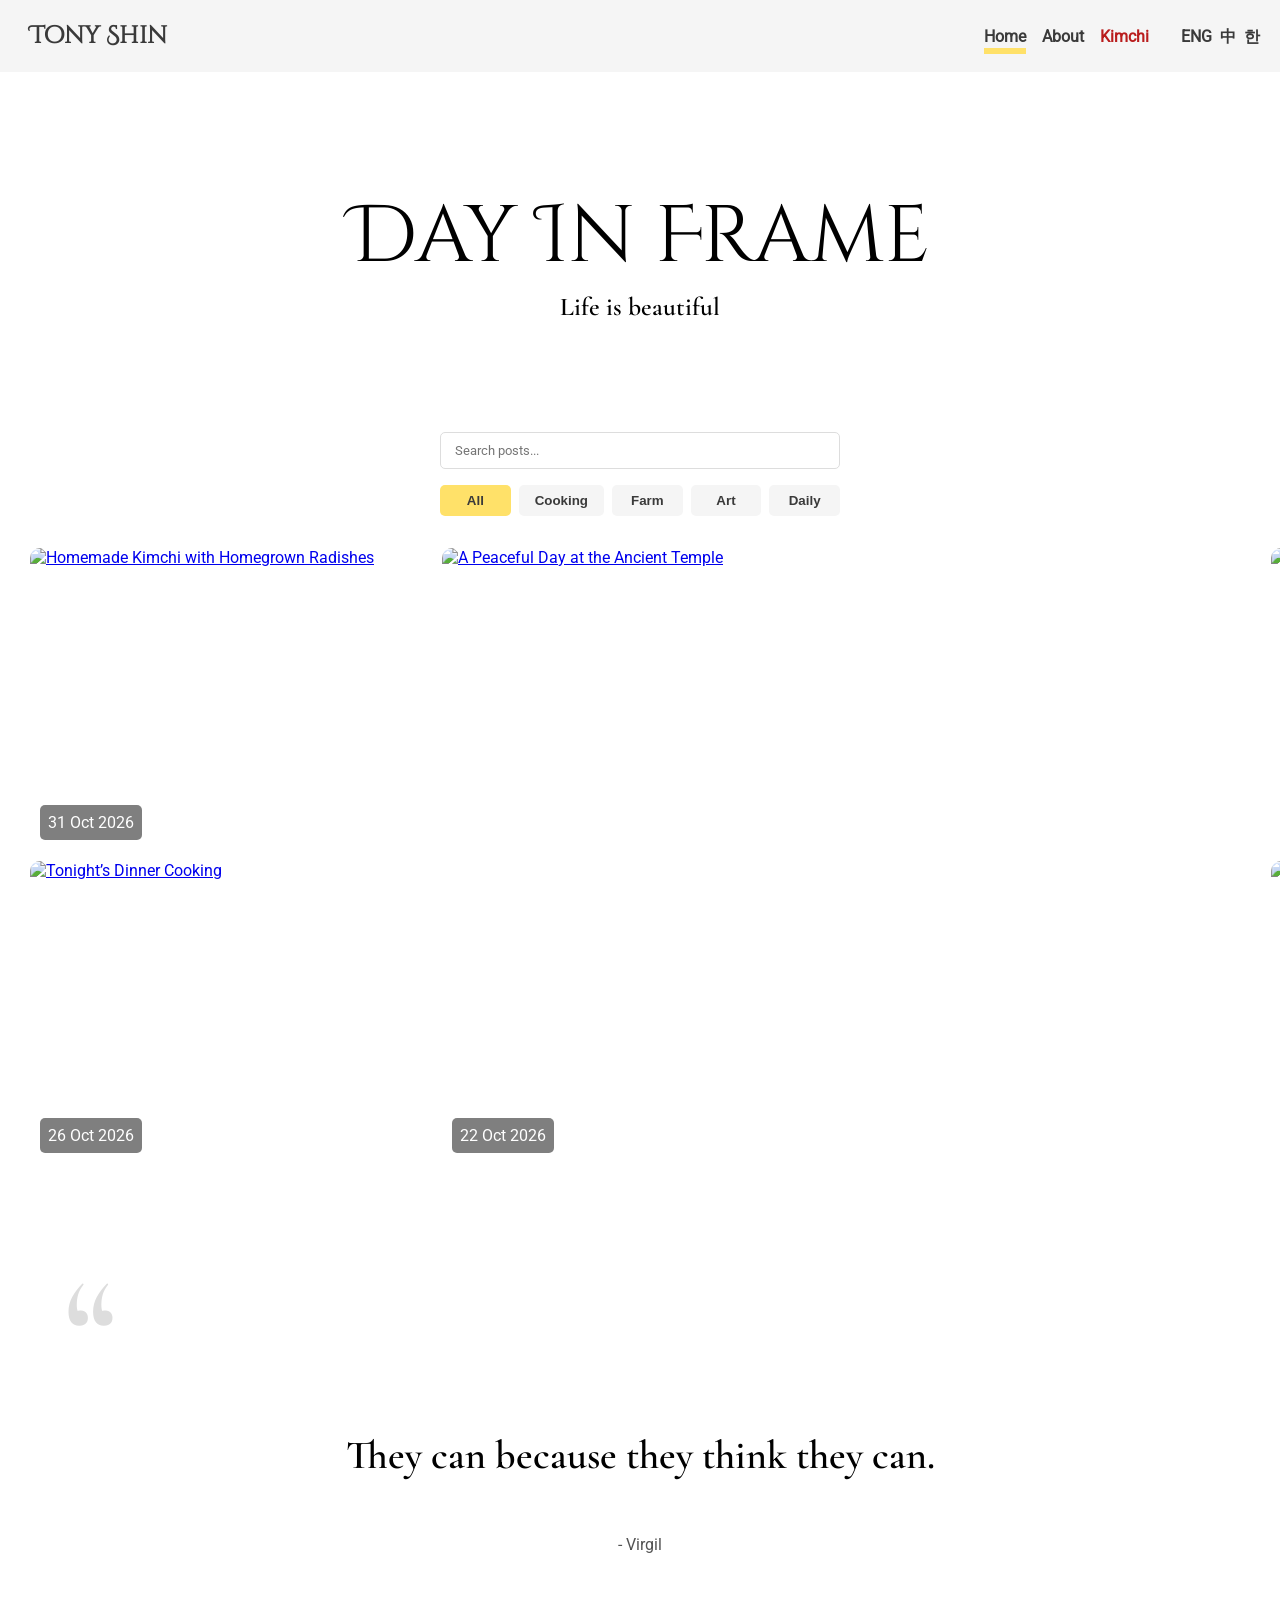
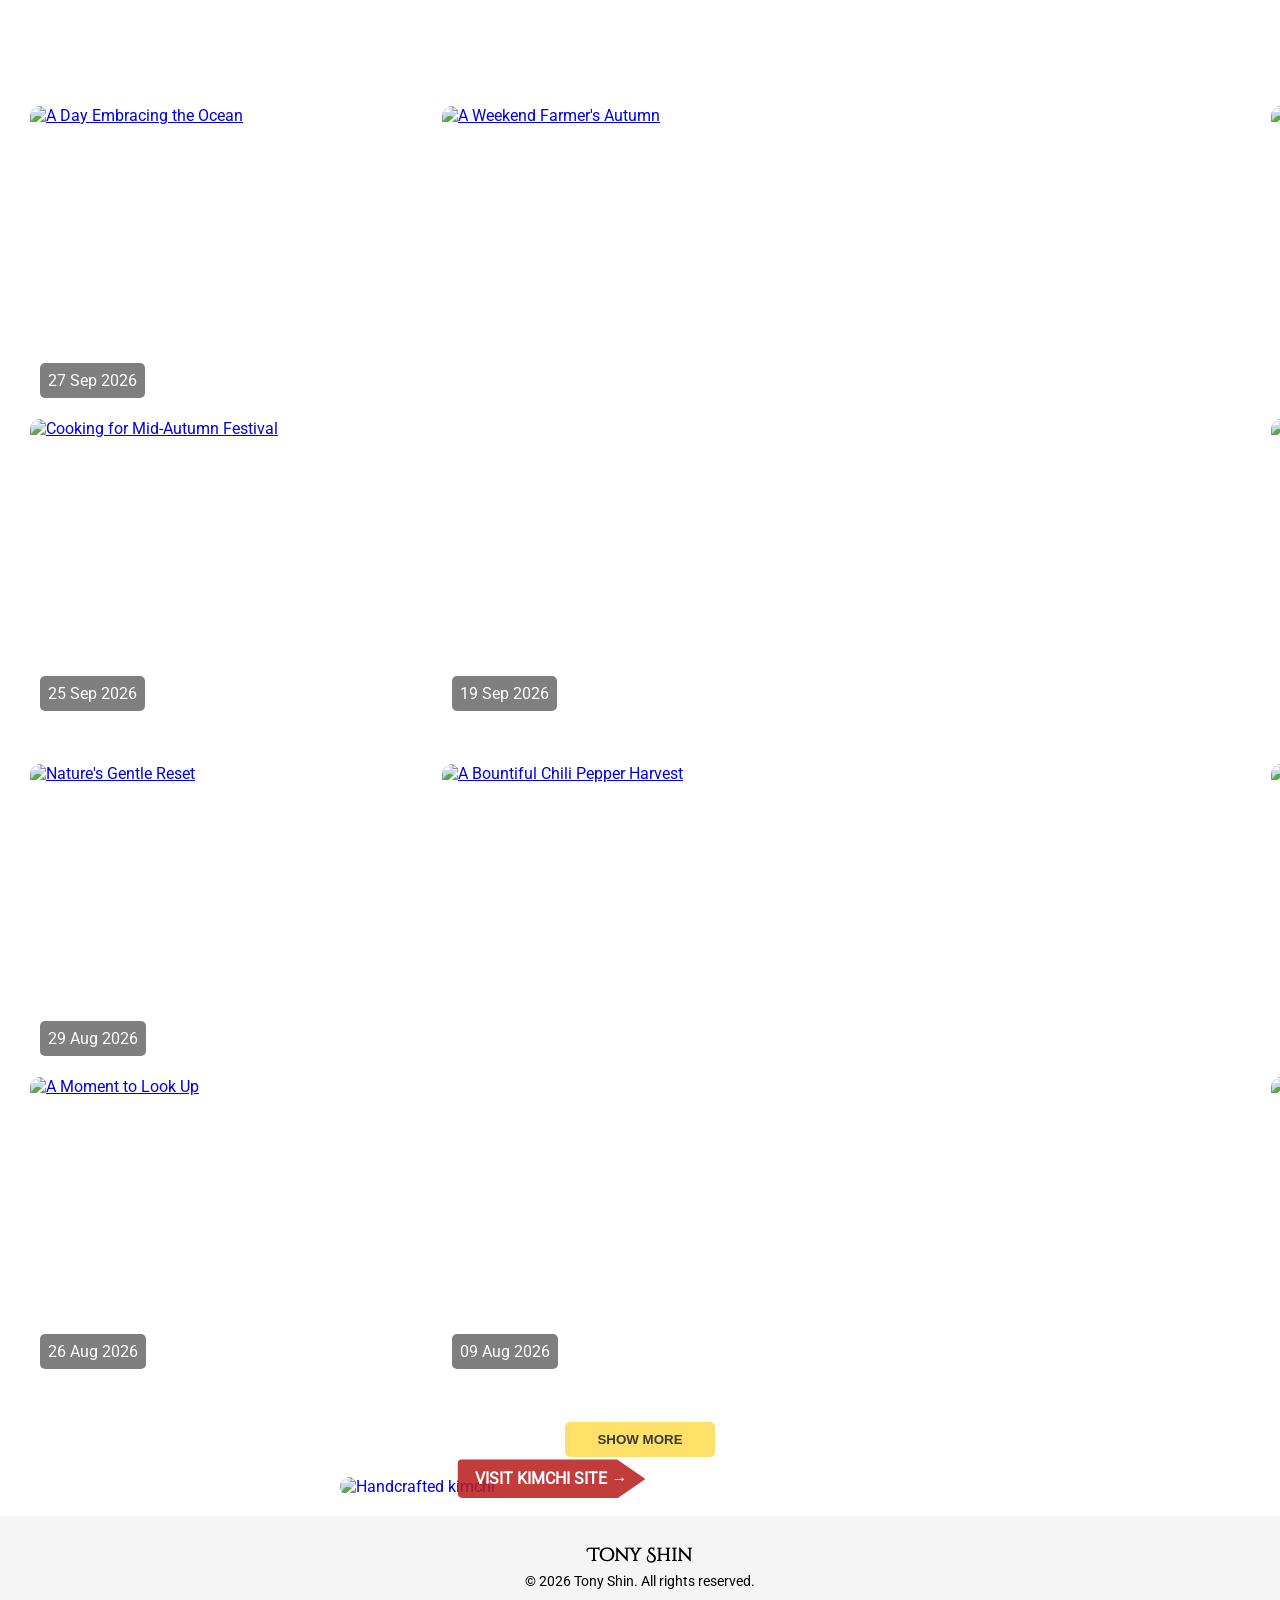
==== commit 964c6d18: "Add About page" ====
--- a/content/index.html
+++ b/content/index.html
@@ -17,7 +17,7 @@
         <nav id="navbar">
             <ul class="nav-links">
                 <li class="navbar-link active"><a href="#">Home</a></li>
-                <li class="navbar-link"><a href="#">About</a></li>
+                <li class="navbar-link"><a href="/content/about.html">About</a></li>
                 <li class="navbar-link kimchi"><a href="#">Kimchi</a></li>
             </ul>
             <ul class="lang">
@@ -35,7 +35,7 @@
         <div class="menu">
             <ul class="menu-links">
                 <li class="menu-link active"><a href="/content/index.html">Home</a></li>
-                <li class="menu-link"><a href="#">About</a></li>
+                <li class="menu-link"><a href="/content/about.html">About</a></li>
                 <li class="menu-link kimchi"><a href="#">Kimchi</a></li>
             </ul>
             <ul class="menu-lang">
--- a/css/style.css
+++ b/css/style.css
@@ -332,7 +332,7 @@
 }
 
 .post {
-  margin: 0 30px;
+  margin: 0 30px 3rem;
   display: grid;
   gap: 1rem;
 
@@ -374,9 +374,19 @@
   justify-content: center;
 }
 
+.kimchi-cta,
+.kimchi-btn {
+  transition:
+    width 0.3s ease,
+    padding 0.3s ease,
+    font-size 0.3s ease,
+    transform 0.3s ease;
+}
+
 .kimchi-cta {
   position: relative;
   width: min(600px, 90%);
+  text-decoration: none;
 }
 
 .banner img {
@@ -401,6 +411,7 @@
   white-space: nowrap;
   clip-path: polygon(0 0, 85% 0, 100% 50%, 85% 100%, 0 100%);
   border-radius: 5px;
+  text-transform: uppercase;
 }
 
 /* #endregion banner */
@@ -509,6 +520,36 @@
 
 /* #region media query */
 
+@media (max-width: 1000px) {
+  /* #region banner*/
+  .kimchi-cta {
+    margin-bottom: 20px;
+  }
+
+  .banner img {
+    margin-bottom: 0;
+  }
+
+  .kimchi-btn {
+    position: static;
+    transform: none;
+    display: block;
+    width: fit-content;
+    margin: 20px auto;
+    text-align: center;
+    background-color: var(--kimchi-red);
+    opacity: 100%;
+    color: #fff;
+    font-weight: 400;
+    padding: 10px 10px;
+    white-space: nowrap;
+    clip-path: polygon(0 0, 100% 0, 100% 50%, 100% 100%, 0 100%);
+    border-radius: 5px;
+    font-size: 0.8rem;
+  }
+  /* #endregion banner */
+}
+
 @media (max-width: 768px) {
   .menu-toggle {
     display: block;
--- a/css/post.css
+++ b/css/post.css
@@ -5,13 +5,14 @@
 }
 
 .post-hero {
-  display: flex;
-  flex-direction: column;
-  justify-content: center;
-  align-items: center;
-  width: 100%;
-  min-height: 200px;
+  width: 80%;
+  margin: 0 auto;
+  min-height: 180px;
   padding: 0;
+}
+
+.post-hero h1 {
+  font-size: xx-large;
 }
 
 #post-detail {
@@ -22,22 +23,19 @@
   align-items: center;
 }
 
-#post-detail h2 {
+#post-detail .message {
   border-radius: 5px;
   background-color: antiquewhite;
-  font-size: x-large;
+  font-size: medium;
   color: var(--text-color);
   margin: 5px 3%;
   padding: 10px 30px;
   text-align: center;
+  white-space: pre-line;
 }
 
-#post-detail p {
+.post-date {
   font-size: medium;
-  text-align: center;
-  color: var(--text-color);
-  margin: 10px 0 20px 0;
-  padding: 0;
 }
 
 .photo-gallery {
@@ -45,11 +43,11 @@
   display: grid;
   gap: 1rem;
   grid-template-columns: repeat(3, 1fr);
-  margin-bottom: 20px;
+  margin-bottom: 50px;
 }
 
 .photo-gallery img,
-video {
+.photo-gallery video {
   width: 100%;
   display: block;
   aspect-ratio: 1/1;
@@ -57,16 +55,6 @@
   border-radius: 5px;
 }
 
-.post {
-  margin-bottom: 20px;
-}
-
-@media (max-width: 1000px) {
-  .photo-gallery {
-    grid-template-columns: repeat(2, 1fr);
-  }
-}
-
 @media (max-width: 768px) {
   .photo-gallery {
     grid-template-columns: repeat(1, 1fr);
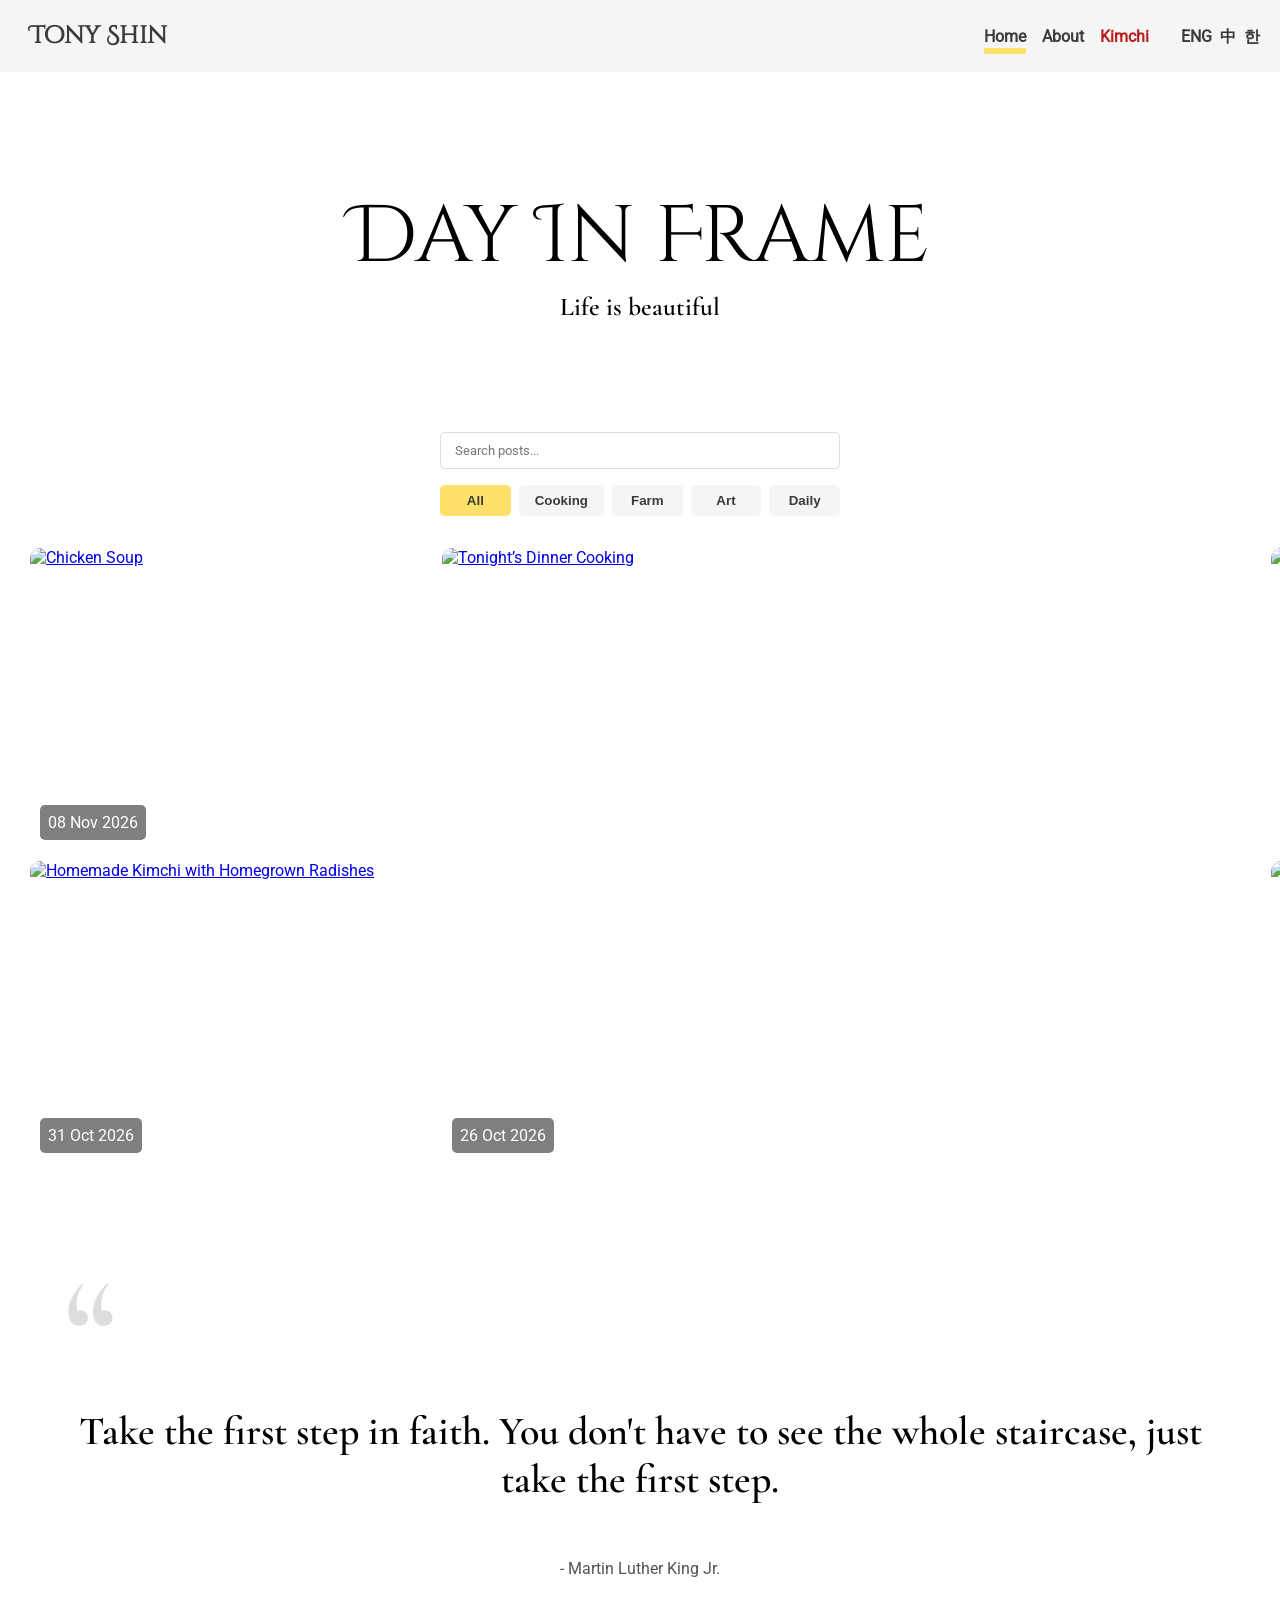
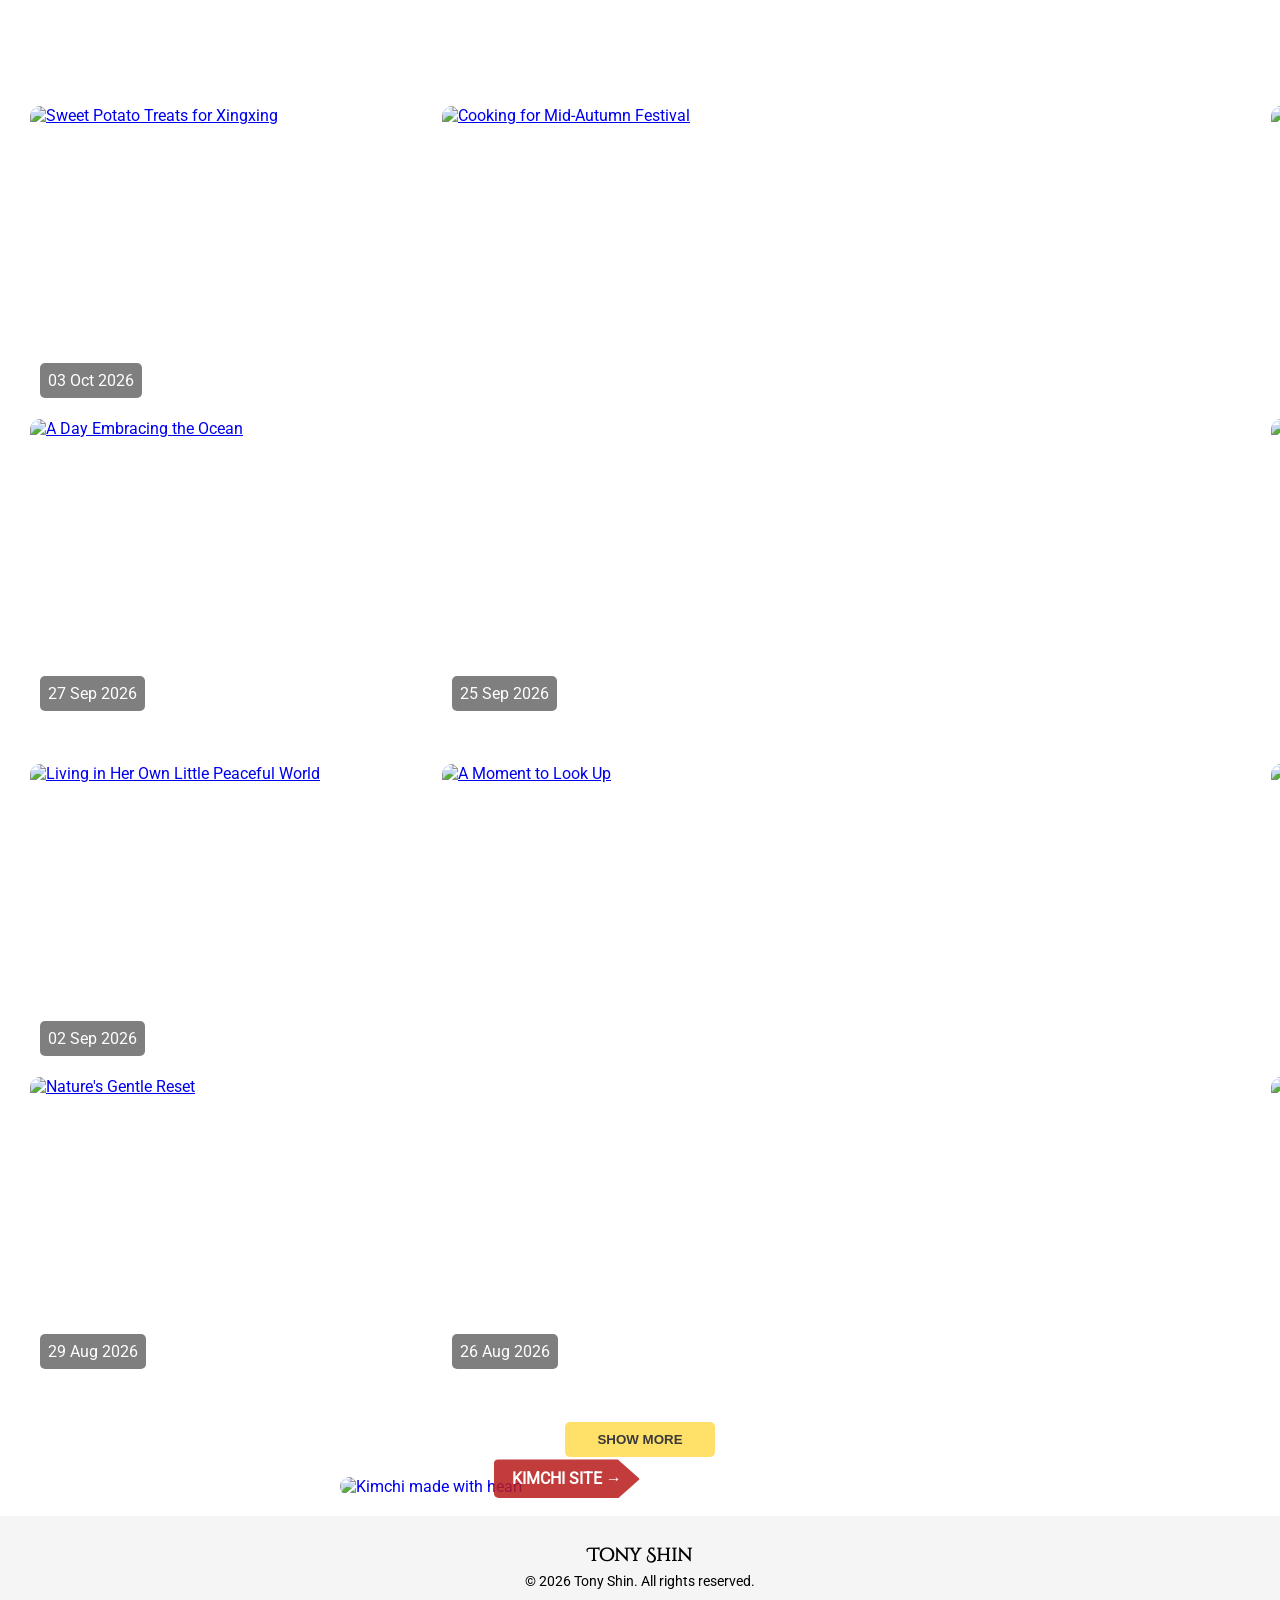
==== commit 935a98b6: "Add about page layout" ====
--- a/content/index.html
+++ b/content/index.html
@@ -7,6 +7,7 @@
     <title>Tony Shin</title>
     <link rel="stylesheet" href="/css/style.css">
     <link rel="stylesheet" href="/css/post.css">
+    <link rel="stylesheet" href="/css/about.css">
 
 
 </head>
@@ -84,7 +85,7 @@
         <a class="kimchi-cta" href="#">
             <img src="https://res.cloudinary.com/brtweu9w/image/upload/v1793157450/5.jpg"
                 alt="Born from love of kimchi">
-            <span class="kimchi-btn">Visit Kimchi Site →</span>
+            <span class="kimchi-btn">Kimchi Site →</span>
         </a>
     </section>
 
--- a/css/style.css
+++ b/css/style.css
@@ -34,6 +34,7 @@
 :root {
   --text-color: #3a3a3a;
   --kimchi-red: #b91c1c;
+  --yellow-theme: #ffe169;
   --font-family-brand: cinzel, sans-serif;
   --font-family-quote: cormorantgaramond, serif;
 }
--- a/css/about.css
+++ b/css/about.css
@@ -0,0 +1,67 @@
+#title a {
+  color: inherit;
+  text-decoration: none;
+}
+
+.about-general,
+.about-brand {
+  display: grid;
+  grid-template-columns: 1fr 1fr;
+  margin: 80px 20px;
+}
+
+.about-photo,
+.about-chef-photo {
+  display: flex;
+  justify-content: center;
+  padding: 0;
+  margin: 0;
+}
+
+figure img {
+  width: min(300px, 80%);
+  object-fit: cover;
+  border-radius: 30px;
+}
+
+h1.about-name,
+h2.about-name {
+  font-family: var(--font-family-brand);
+}
+
+h2.about-name {
+  color: var(--kimchi-red);
+  text-transform: uppercase;
+}
+
+.about-tonyuncle {
+  margin-left: 20%;
+}
+
+.about-tony {
+  margin-right: 20%;
+}
+
+.practices {
+  list-style: none;
+  display: flex;
+  gap: 10px;
+  color: var(--text-color);
+}
+
+.btn-frames {
+  background-color: var(--yellow-theme);
+  border-radius: 5px;
+  text-decoration: none;
+  color: inherit;
+  padding: 10px 20px;
+}
+
+.btn-kimchi {
+  background-color: var(--kimchi-red);
+  padding: 10px 30px;
+  margin-top: 15px;
+  border-radius: 5px;
+  text-decoration: none;
+  color: white;
+}
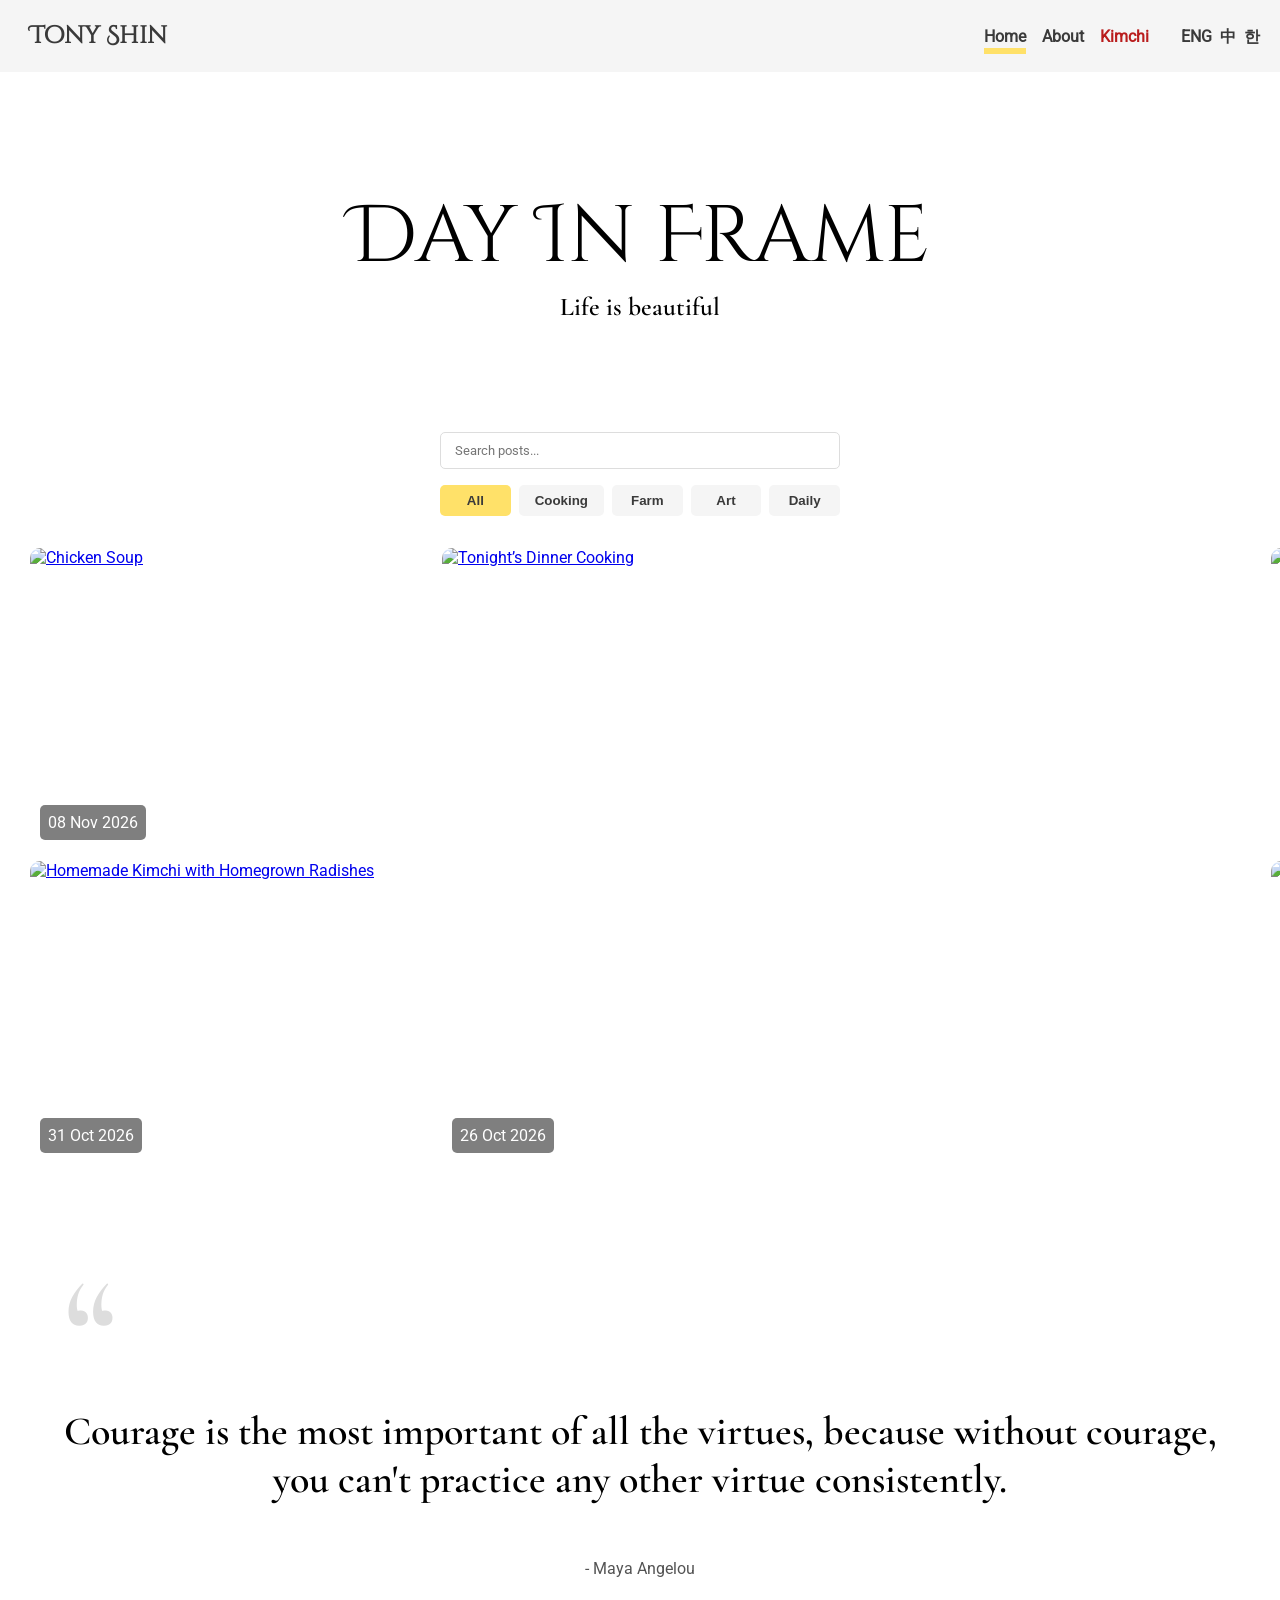
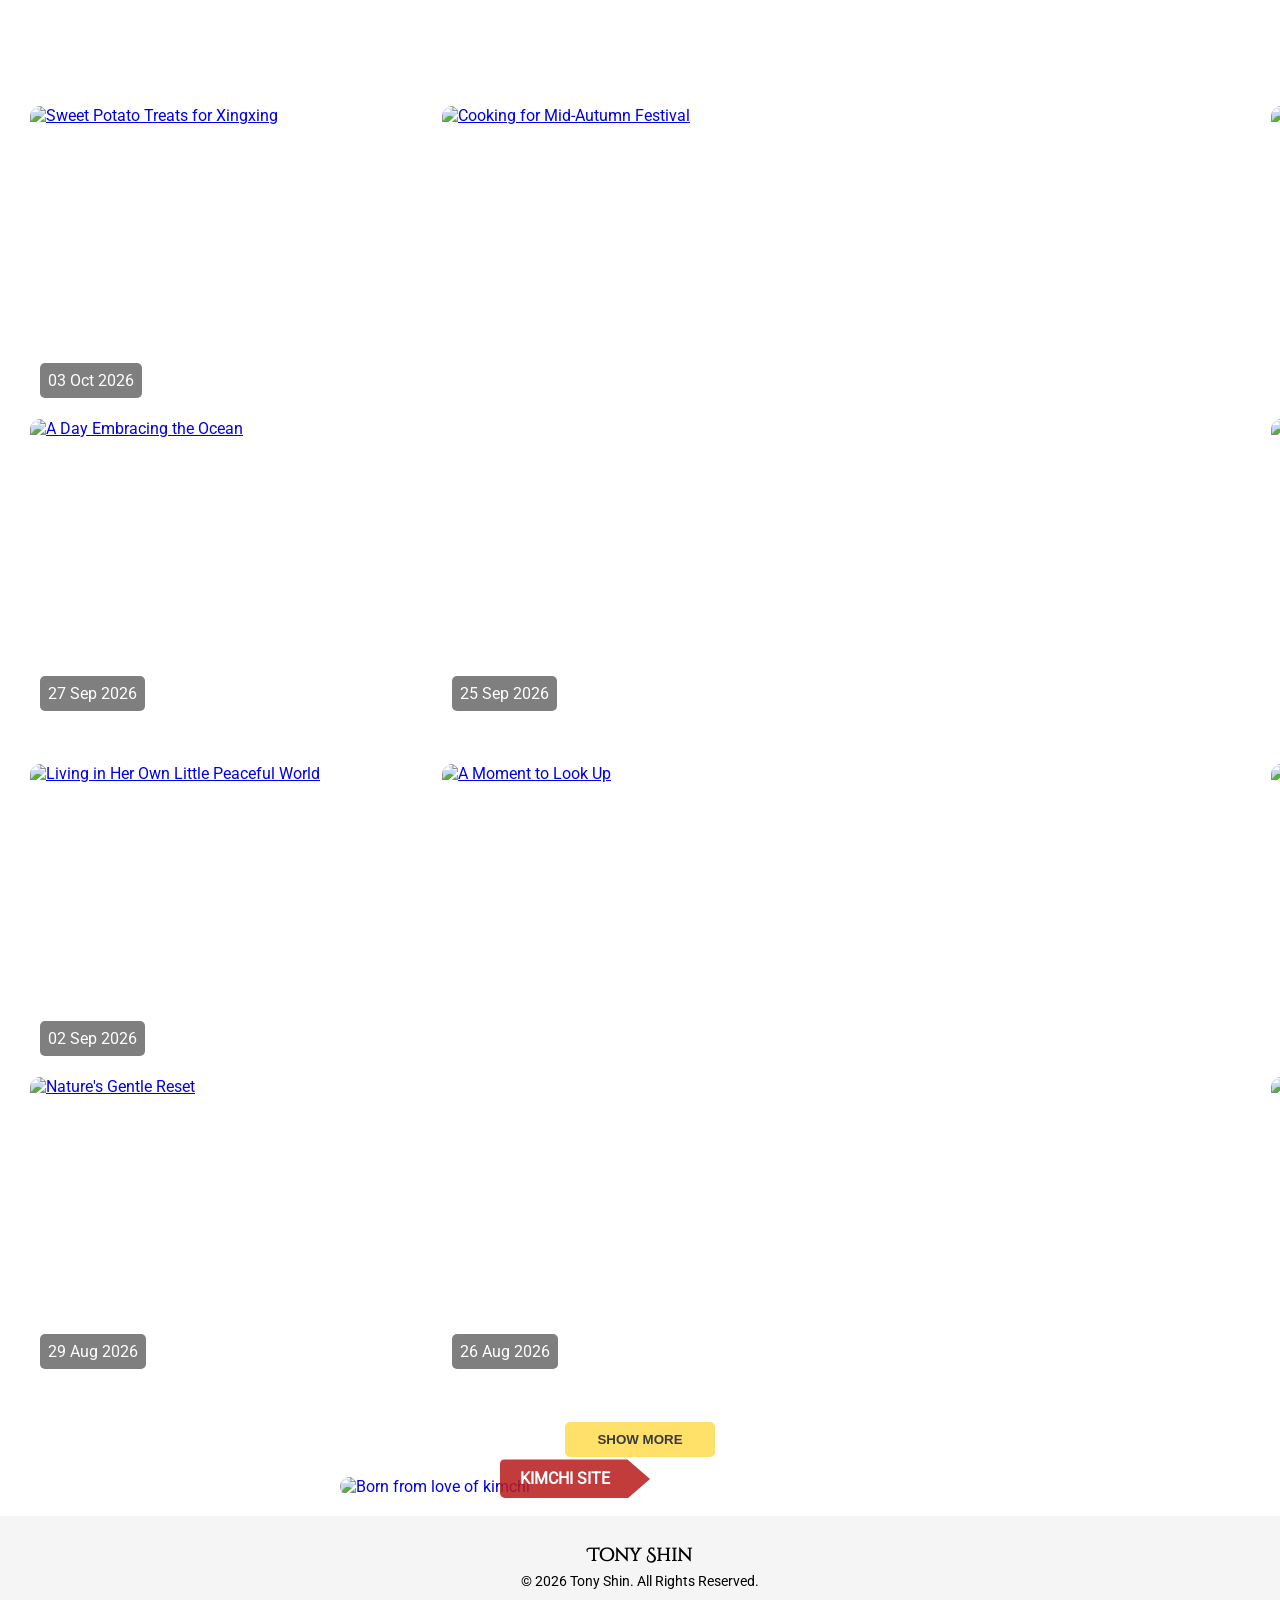
==== commit 11fcaa50: "dd language switcher and i18n marks on Home, About, and Post" ====
--- a/content/index.html
+++ b/content/index.html
@@ -17,9 +17,9 @@
         <h2 id="title"><a href="/content/index.html">Tony Shin</a></h2>
         <nav id="navbar">
             <ul class="nav-links">
-                <li class="navbar-link active"><a href="#">Home</a></li>
-                <li class="navbar-link"><a href="/content/about.html">About</a></li>
-                <li class="navbar-link kimchi"><a href="#">Kimchi</a></li>
+                <li class="navbar-link active"><a href="#" data-i18n="nav.home">Home</a></li>
+                <li class="navbar-link"><a href="/content/about.html" data-i18n="nav.about">About</a></li>
+                <li class="navbar-link kimchi"><a href="#" data-i18n="nav.kimchi">Kimchi</a></li>
             </ul>
             <ul class="lang">
                 <li class="lang-link"><a href="#">ENG</a></li>
@@ -35,9 +35,9 @@
         </button>
         <div class="menu">
             <ul class="menu-links">
-                <li class="menu-link active"><a href="/content/index.html">Home</a></li>
-                <li class="menu-link"><a href="/content/about.html">About</a></li>
-                <li class="menu-link kimchi"><a href="#">Kimchi</a></li>
+                <li class="menu-link active"><a href="/content/index.html" data-i18n="nav.home">Home</a></li>
+                <li class="menu-link"><a href="/content/about.html" data-i18n="nav.about">About</a></li>
+                <li class="menu-link kimchi"><a href="#" data-i18n="nav.kimchi">Kimchi</a></li>
             </ul>
             <ul class="menu-lang">
                 <li class="lang-link"><a href="#">ENG</a></li>
@@ -48,19 +48,21 @@
     </header>
 
     <section class="hero">
-        <h1 class="animation active">Day In Frame</h1>
-        <p>Life is beautiful</p>
+        <h1 class="animation active" data-i18n="hero.title">Day In Frame</h1>
+        <p data-i18n="hero.tagline">Life is beautiful</p>
     </section>
 
     <section class="filters">
-        <input type="search" id="search-input" placeholder="Search posts..." />
+        <input type="search" id="search-input" data-i18n-placeholder="search.placeholder"
+            placeholder="Search posts..." />
 
         <div class="filter-buttons">
-            <button type="button" class="filter-btn active" data-category="all">All</button>
-            <button type="button" class="filter-btn" data-category="cooking-life">Cooking</button>
-            <button type="button" class="filter-btn" data-category="farm-life">Farm</button>
-            <button type="button" class="filter-btn" data-category="art-life">Art</button>
-            <button type="button" class="filter-btn" data-category="daily-life">Daily</button>
+            <button type="button" class="filter-btn active" data-category="all" data-i18n="filter.all">All</button>
+            <button type="button" class="filter-btn" data-category="cooking-life"
+                data-i18n="filter.cooking">Cooking</button>
+            <button type="button" class="filter-btn" data-category="farm-life" data-i18n="filter.farm">Farm</button>
+            <button type="button" class="filter-btn" data-category="art-life" data-i18n="filter.art">Art</button>
+            <button type="button" class="filter-btn" data-category="daily-life" data-i18n="filter.daily">Daily</button>
 
         </div>
     </section>
@@ -78,22 +80,24 @@
     <section class="old-post">
     </section>
 
-    <button type="button" class="show-more">Show more</button>
-    <button type="button" class="show-less">Show less</button>
+    <button type="button" class="show-more" data-i18n="btn.showMore">Show more</button>
+    <button type="button" class="show-less" data-i18n="btn.showLess">Show less</button>
 
     <section class="banner">
         <a class="kimchi-cta" href="#">
             <img src="https://res.cloudinary.com/brtweu9w/image/upload/v1793157450/5.jpg"
                 alt="Born from love of kimchi">
-            <span class="kimchi-btn">Kimchi Site →</span>
+            <span class="kimchi-btn" data-i18n="btn.kimchiSite">Kimchi Site →</span>
         </a>
     </section>
 
     <footer>
         <p class="brand">Tony Shin</p>
-        <p class="copy-right">&copy; 2026 Tony Shin. All rights reserved.</p>
+        <p class="copy-right" data-i18n="footer.copyright">&copy; 2026 Tony Shin. All rights reserved.</p>
     </footer>
+    <script src="/js/i18n.js"></script>
     <script src="/js/index.js"></script>
+
 </body>
 
 </html>
--- a/css/style.css
+++ b/css/style.css
@@ -59,6 +59,11 @@
   margin: 0;
   background-color: #f5f5f5;
   position: relative;
+}
+
+#title a {
+  color: inherit;
+  text-decoration: none;
 }
 
 .menu-toggle {
@@ -193,7 +198,7 @@
 .navbar-link.active a,
 .menu-link.active a {
   text-decoration: underline;
-  text-decoration-color: #ffe169;
+  text-decoration-color: var(--yellow-theme);
   text-underline-offset: 6px;
   text-decoration-thickness: 6px;
 }
@@ -408,7 +413,7 @@
   opacity: 90%;
   color: #fff;
   font-weight: 700;
-  padding: 10px 18px;
+  padding: 10px 40px 10px 20px;
   white-space: nowrap;
   clip-path: polygon(0 0, 85% 0, 100% 50%, 85% 100%, 0 100%);
   border-radius: 5px;
--- a/css/post.css
+++ b/css/post.css
@@ -2,6 +2,18 @@
   text-decoration: none;
   cursor: pointer;
   color: inherit;
+}
+
+.photo-gallery:has(img:only-child),
+.photo-gallery:has(video:only-child) {
+  display: flex;
+  justify-content: center;
+}
+
+.photo-gallery:has(img:only-child) img,
+.photo-gallery:has(video:only-child) video {
+  width: min(500px, 90%);
+  height: auto;
 }
 
 .post-hero {
--- a/css/about.css
+++ b/css/about.css
@@ -1,3 +1,7 @@
+* {
+  box-sizing: border-box;
+}
+
 #title a {
   color: inherit;
   text-decoration: none;
@@ -19,27 +23,29 @@
 }
 
 figure img {
-  width: min(300px, 80%);
+  width: min(400px, 80%);
   object-fit: cover;
   border-radius: 30px;
 }
 
-h1.about-name,
-h2.about-name {
+h1.about-name {
   font-family: var(--font-family-brand);
 }
 
 h2.about-name {
+  font-size: 2rem;
   color: var(--kimchi-red);
   text-transform: uppercase;
 }
 
 .about-tonyuncle {
   margin-left: 20%;
+  text-align: justify;
 }
 
 .about-tony {
   margin-right: 20%;
+  text-align: justify;
 }
 
 .practices {
@@ -47,21 +53,57 @@
   display: flex;
   gap: 10px;
   color: var(--text-color);
+  padding: 0;
+  flex-wrap: wrap;
+  margin-bottom: 10px;
+}
+
+.btn-frames,
+.btn-kimchi {
+  border-radius: 5px;
+  text-decoration: none;
+  margin-top: 15px;
+  display: inline-block;
 }
 
 .btn-frames {
   background-color: var(--yellow-theme);
-  border-radius: 5px;
-  text-decoration: none;
   color: inherit;
   padding: 10px 20px;
+  display: inline-block;
 }
 
 .btn-kimchi {
   background-color: var(--kimchi-red);
   padding: 10px 30px;
-  margin-top: 15px;
-  border-radius: 5px;
-  text-decoration: none;
   color: white;
 }
+
+.about-chef-photo img {
+  border-radius: 50%;
+}
+
+@media (max-width: 768px) {
+  .about-general,
+  .about-brand {
+    display: grid;
+    grid-template-columns: 1fr;
+    margin: 0;
+  }
+  .about-tony,
+  .about-tonyuncle {
+    margin: 30px;
+    display: flex;
+    flex-direction: column;
+    align-items: center;
+    text-align: center;
+  }
+
+  figure img {
+    margin-top: 20px;
+  }
+  .about-chef-photo {
+    margin-bottom: 20px;
+    order: -1;
+  }
+}
